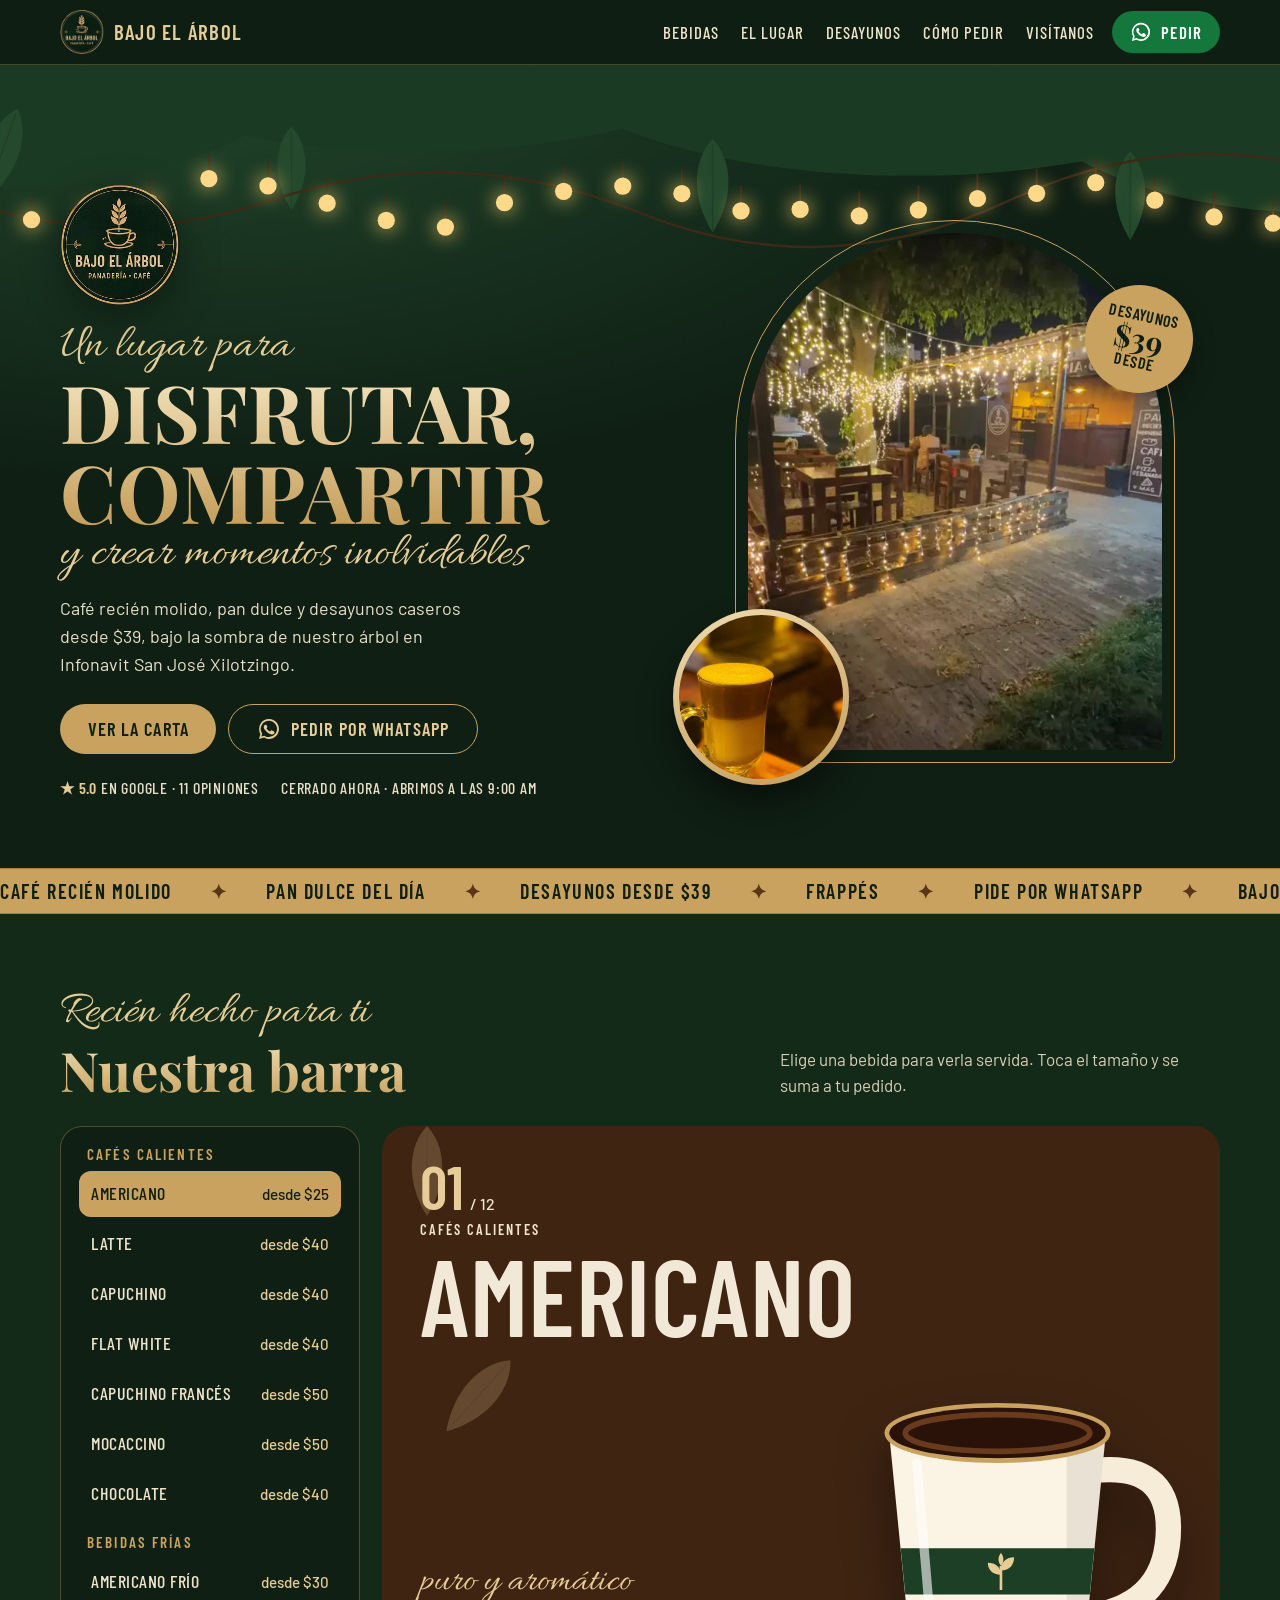
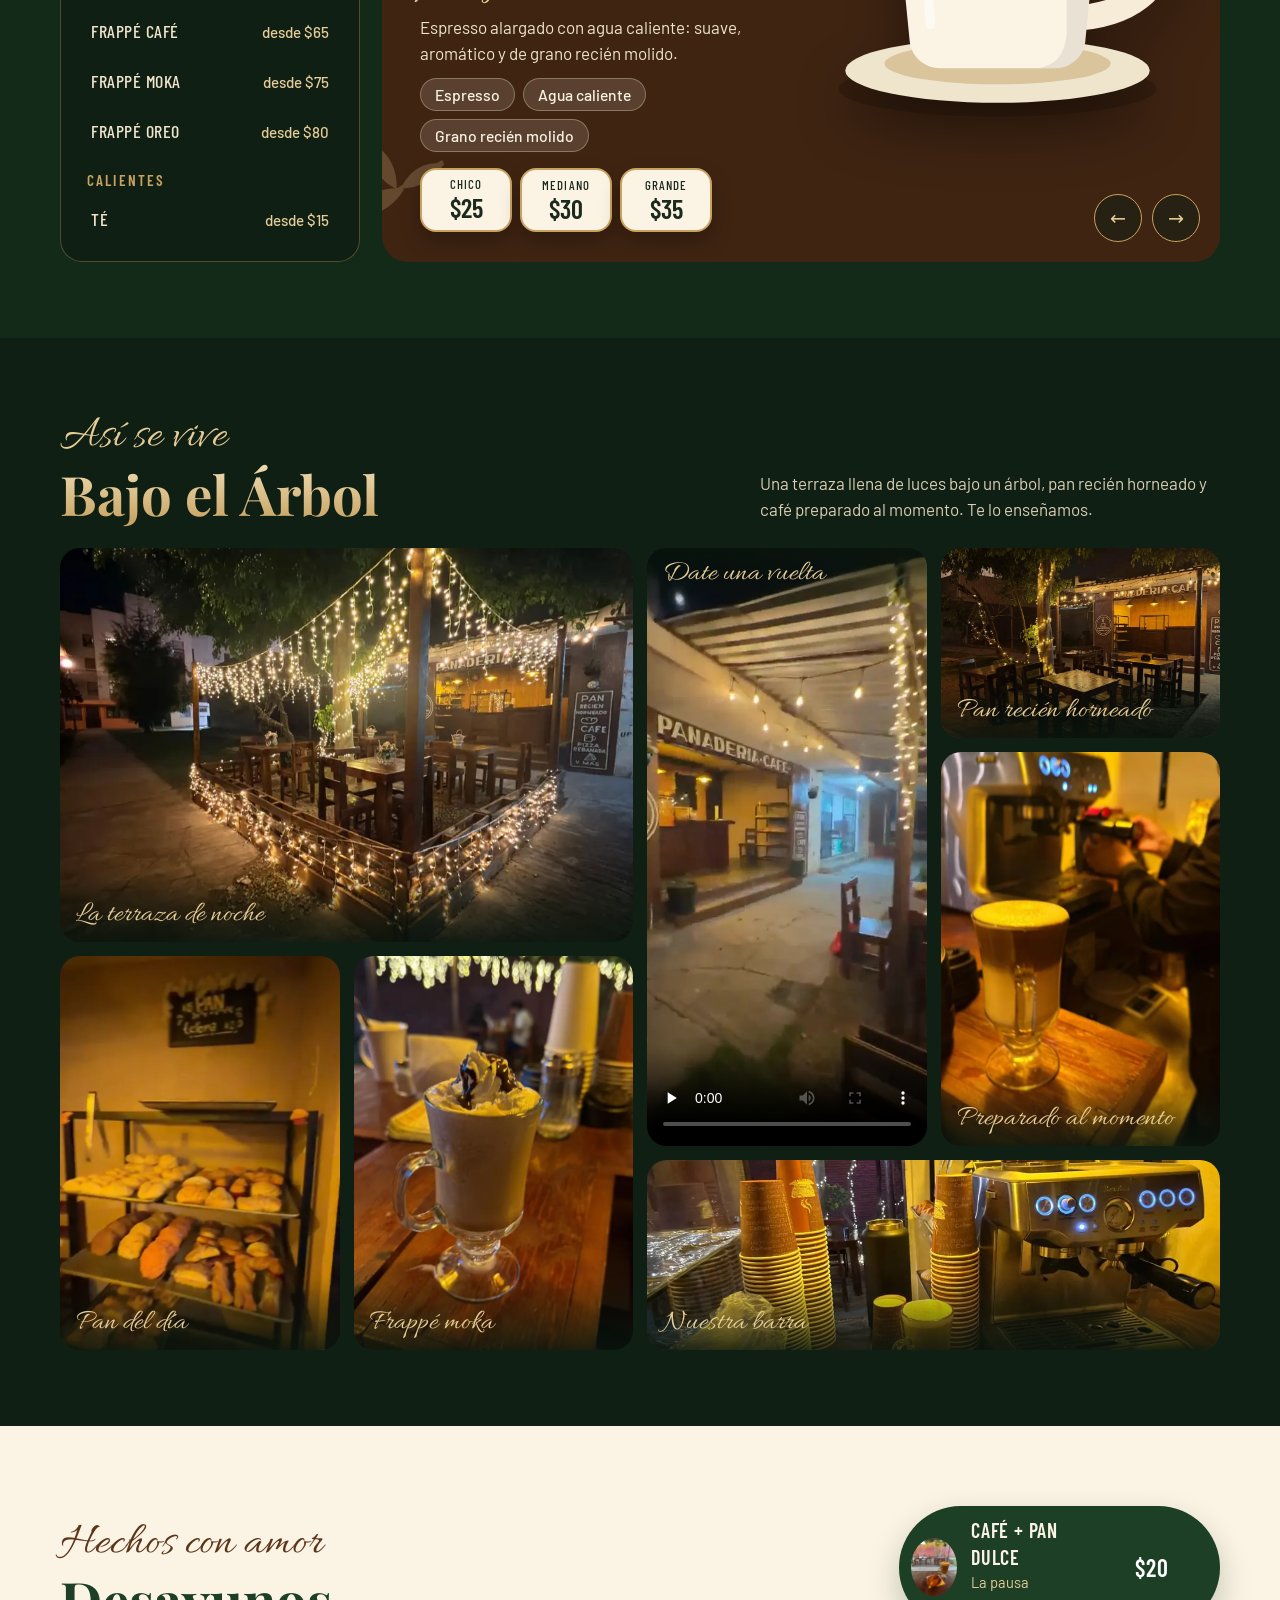
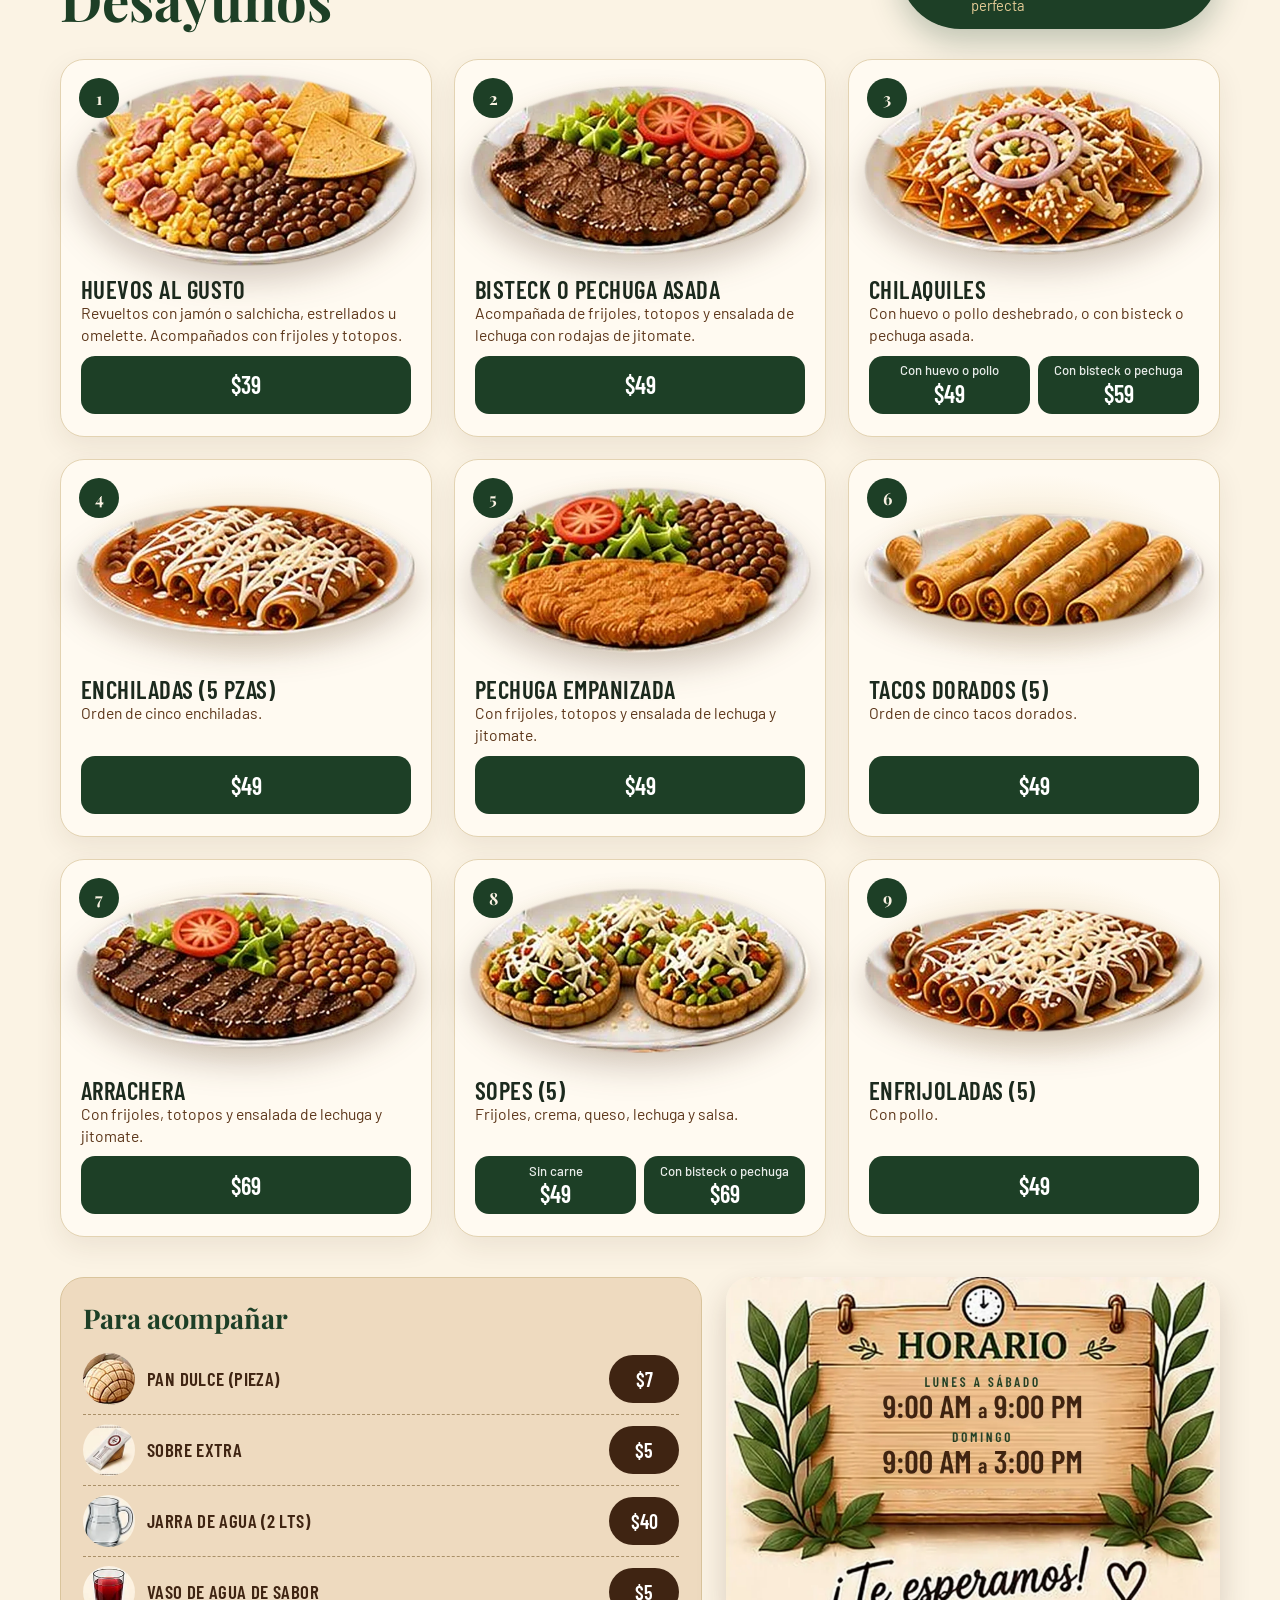
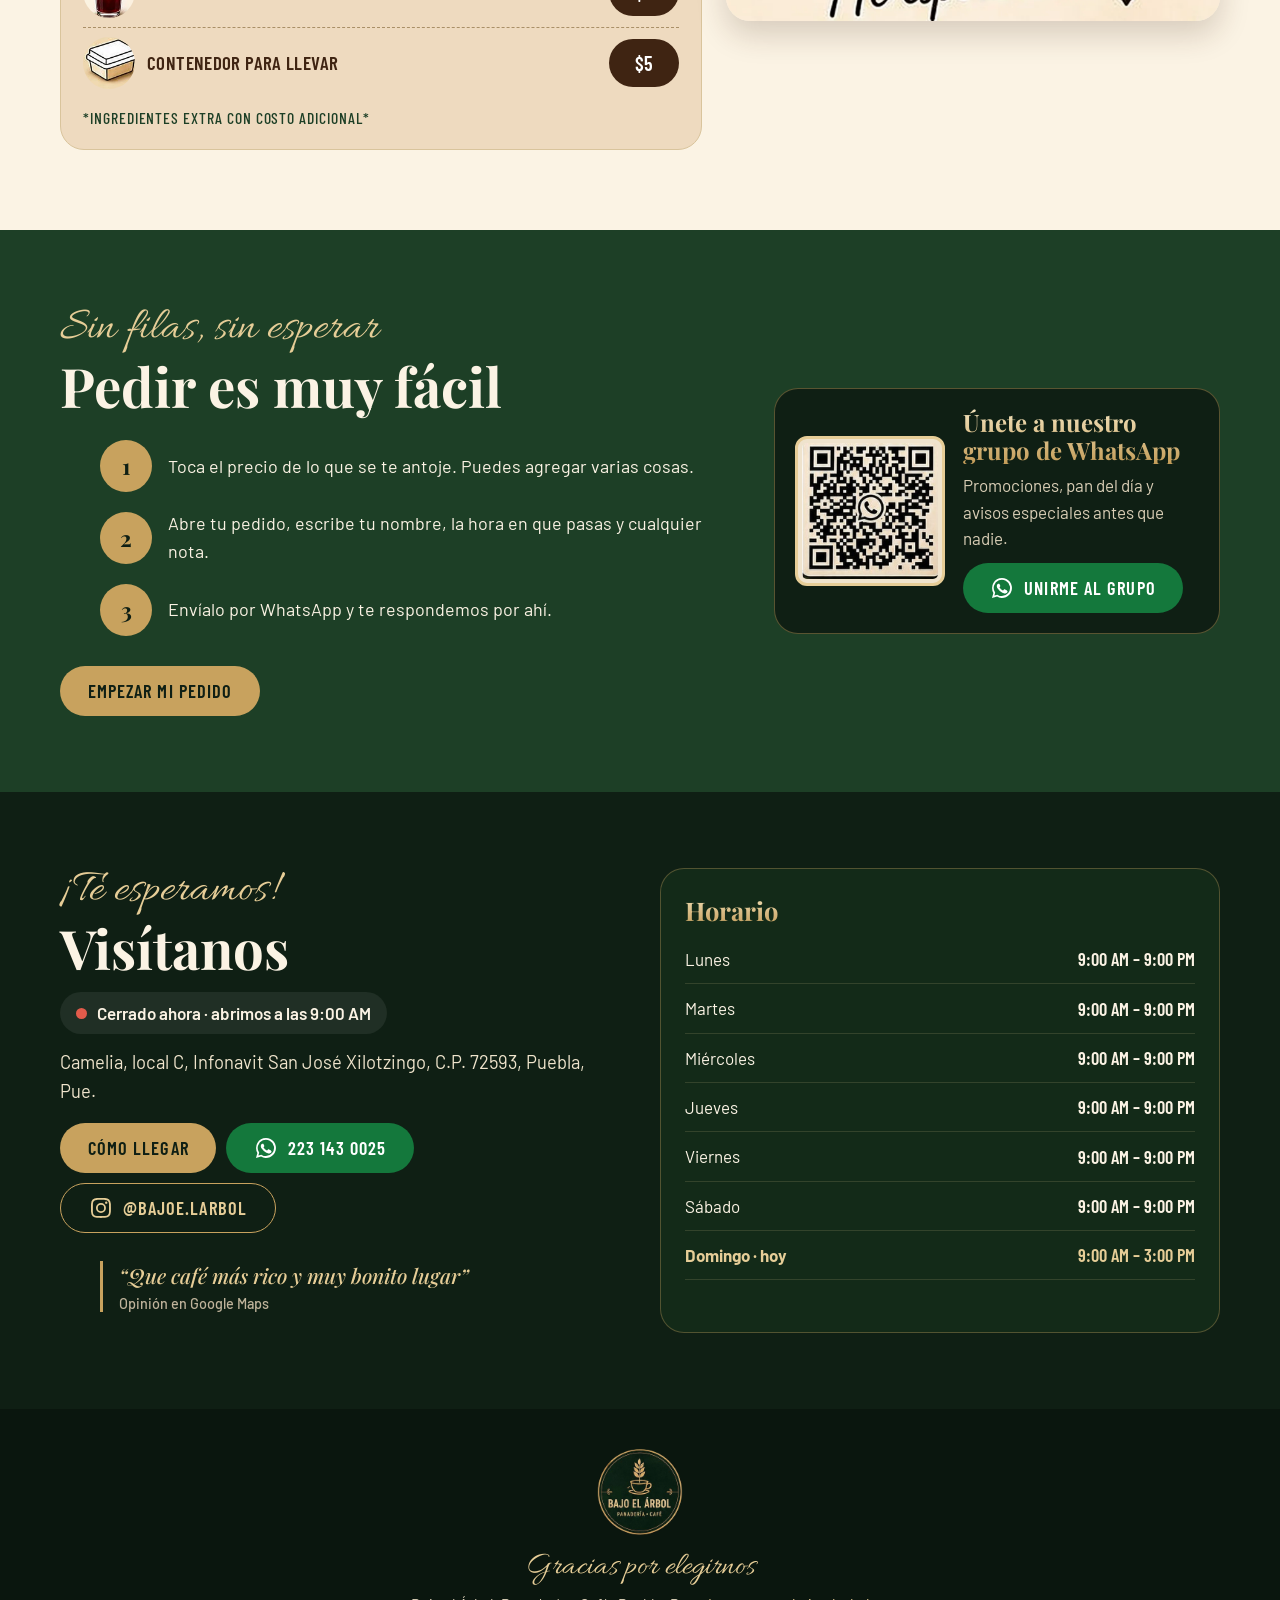
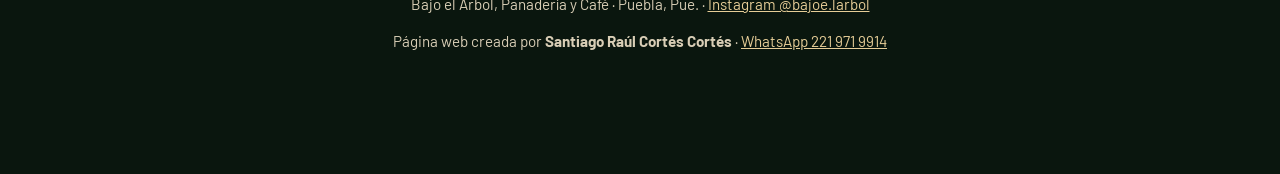
==== propuesta/index.html @ 36142eed "Agregar propuesta de nuevo diseño en /propuesta (no cambia la página actual) Co-Authored-By: Claude " ====
<!doctype html>
<html lang="es-MX">
<head>
<meta charset="utf-8">
<meta name="robots" content="noindex">
<meta name="viewport" content="width=device-width,initial-scale=1">
<title>Bajo el Árbol | Panadería, café y desayunos en Xilotzingo, Puebla</title>
<meta name="description" content="Café recién molido, frappés, pan dulce y desayunos desde $39 en INFONAVIT San José Xilotzingo, Puebla. Lunes a sábado de 9:00 a 21:00 y domingo de 9:00 a 15:00. Pide por WhatsApp.">
<meta name="theme-color" content="#0f1f14">
<meta property="og:title" content="Bajo el Árbol | Panadería y café">
<meta property="og:image" content="img/terraza.webp">
<meta property="og:description" content="Un lugar para disfrutar, compartir y crear momentos inolvidables. Pide por WhatsApp.">
<link rel="icon" href="img/logo-chico.webp">
<script type="application/ld+json">{"@context":"https://schema.org","@type":"CafeOrCoffeeShop","name":"Bajo el Árbol, Panadería y Café","servesCuisine":["Café","Panadería","Desayunos mexicanos"],"priceRange":"$","telephone":"+522231430025","address":{"@type":"PostalAddress","streetAddress":"Camelia local C, INFONAVIT San José Xilotzingo","postalCode":"72593","addressLocality":"Heroica Puebla de Zaragoza","addressRegion":"Puebla","addressCountry":"MX"},"geo":{"@type":"GeoCoordinates","latitude":18.9895016,"longitude":-98.1973032},"hasMap":"https://maps.app.goo.gl/rSe357Wi8hn8R2sv7","sameAs":["https://www.instagram.com/bajoe.larbol/"],"openingHoursSpecification":[{"@type":"OpeningHoursSpecification","dayOfWeek":["Monday","Tuesday","Wednesday","Thursday","Friday","Saturday"],"opens":"09:00","closes":"21:00"},{"@type":"OpeningHoursSpecification","dayOfWeek":"Sunday","opens":"09:00","closes":"15:00"}]}</script>
<style>@font-face {
  font-family: 'Allura';
  font-style: normal;
  font-weight: 400;
  font-display: swap;
  src: url([data-uri]) format('woff2');
  unicode-range: U+0000-00FF, U+0131, U+0152-0153, U+02BB-02BC, U+02C6, U+02DA, U+02DC, U+0304, U+0308, U+0329, U+2000-206F, U+20AC, U+2122, U+2191, U+2193, U+2212, U+2215, U+FEFF, U+FFFD;
}
@font-face {
  font-family: 'Barlow';
  font-style: normal;
  font-weight: 400;
  font-display: swap;
  src: url([data-uri]) format('woff2');
  unicode-range: U+0000-00FF, U+0131, U+0152-0153, U+02BB-02BC, U+02C6, U+02DA, U+02DC, U+0304, U+0308, U+0329, U+2000-206F, U+20AC, U+2122, U+2191, U+2193, U+2212, U+2215, U+FEFF, U+FFFD;
}
@font-face {
  font-family: 'Barlow';
  font-style: normal;
  font-weight: 500;
  font-display: swap;
  src: url([data-uri]) format('woff2');
  unicode-range: U+0000-00FF, U+0131, U+0152-0153, U+02BB-02BC, U+02C6, U+02DA, U+02DC, U+0304, U+0308, U+0329, U+2000-206F, U+20AC, U+2122, U+2191, U+2193, U+2212, U+2215, U+FEFF, U+FFFD;
}
@font-face {
  font-family: 'Barlow';
  font-style: normal;
  font-weight: 600;
  font-display: swap;
  src: url([data-uri]) format('woff2');
  unicode-range: U+0000-00FF, U+0131, U+0152-0153, U+02BB-02BC, U+02C6, U+02DA, U+02DC, U+0304, U+0308, U+0329, U+2000-206F, U+20AC, U+2122, U+2191, U+2193, U+2212, U+2215, U+FEFF, U+FFFD;
}
@font-face {
  font-family: 'Barlow';
  font-style: normal;
  font-weight: 700;
  font-display: swap;
  src: url([data-uri]) format('woff2');
  unicode-range: U+0000-00FF, U+0131, U+0152-0153, U+02BB-02BC, U+02C6, U+02DA, U+02DC, U+0304, U+0308, U+0329, U+2000-206F, U+20AC, U+2122, U+2191, U+2193, U+2212, U+2215, U+FEFF, U+FFFD;
}
@font-face {
  font-family: 'Barlow Condensed';
  font-style: normal;
  font-weight: 500;
  font-display: swap;
  src: url([data-uri]) format('woff2');
  unicode-range: U+0000-00FF, U+0131, U+0152-0153, U+02BB-02BC, U+02C6, U+02DA, U+02DC, U+0304, U+0308, U+0329, U+2000-206F, U+20AC, U+2122, U+2191, U+2193, U+2212, U+2215, U+FEFF, U+FFFD;
}
@font-face {
  font-family: 'Barlow Condensed';
  font-style: normal;
  font-weight: 600;
  font-display: swap;
  src: url([data-uri]) format('woff2');
  unicode-range: U+0000-00FF, U+0131, U+0152-0153, U+02BB-02BC, U+02C6, U+02DA, U+02DC, U+0304, U+0308, U+0329, U+2000-206F, U+20AC, U+2122, U+2191, U+2193, U+2212, U+2215, U+FEFF, U+FFFD;
}
@font-face {
  font-family: 'Playfair Display';
  font-style: italic;
  font-weight: 500;
  font-display: swap;
  src: url([data-uri]) format('woff2');
  unicode-range: U+0000-00FF, U+0131, U+0152-0153, U+02BB-02BC, U+02C6, U+02DA, U+02DC, U+0304, U+0308, U+0329, U+2000-206F, U+20AC, U+2122, U+2191, U+2193, U+2212, U+2215, U+FEFF, U+FFFD;
}
@font-face {
  font-family: 'Playfair Display';
  font-style: normal;
  font-weight: 600;
  font-display: swap;
  src: url([data-uri]) format('woff2');
  unicode-range: U+0000-00FF, U+0131, U+0152-0153, U+02BB-02BC, U+02C6, U+02DA, U+02DC, U+0304, U+0308, U+0329, U+2000-206F, U+20AC, U+2122, U+2191, U+2193, U+2212, U+2215, U+FEFF, U+FFFD;
}
@font-face {
  font-family: 'Playfair Display';
  font-style: normal;
  font-weight: 700;
  font-display: swap;
  src: url([data-uri]) format('woff2');
  unicode-range: U+0000-00FF, U+0131, U+0152-0153, U+02BB-02BC, U+02C6, U+02DA, U+02DC, U+0304, U+0308, U+0329, U+2000-206F, U+20AC, U+2122, U+2191, U+2193, U+2212, U+2215, U+FEFF, U+FFFD;
}</style>
<style>
/* VOICE: cálido y de barrio, con acabado de cafetería de especialidad; la marca Bajo el Árbol manda.
   IDEA: una tarde bajo el árbol: copa de hojas, series de luces y una barra donde cada bebida se sirve frente a ti.
   PICTURE: portada con copa de árbol y luces que parpadean sobre la foto real de la terraza; en la carta, cada bebida ilustrada y animada (vapor, hielo, crema).
   COLOUR and TYPE: verde bosque dominante, crema de apoyo, oro como acento; Playfair Display para titulares, Barlow Condensed para nombres y precios, Allura para el trazo a mano.
   LAYOUT: portada a sangre, franja que corre, carta tipo barra (lista + escenario), desayunos en tarjetas de papel, pedido en hoja inferior. */
:root{--bosque:#0f1f14;--bosque2:#132a18;--verde:#1d3f26;--verde3:#2f5a37;--oro:#c8a25e;--oro2:#e6cd97;--papel:#eedabf;--crema:#fbf3e4;--crema2:#f5ebd3;--linea:#a98f67;--cafe:#3f2412;--cafe2:#5b3519;--tinta:#1c2a1e;--wa:#25d366;--wa2:#14783c;
--serif:"Playfair Display",Georgia,serif;--cond:"Barlow Condensed","Arial Narrow",sans-serif;--sans:"Barlow",system-ui,sans-serif;--script:"Allura","Segoe Script",cursive}
*{box-sizing:border-box;min-width:0}
html{scroll-behavior:smooth;scroll-padding-top:72px;-webkit-text-size-adjust:100%}
body{margin:0;font:400 17px/1.55 var(--sans);color:var(--tinta);background:var(--bosque);overflow-x:clip}
img{max-width:100%;height:auto;display:block}
h1,h2,h3,h4,p,ul{margin:0}ul{list-style:none;padding:0}
a{color:inherit}button{font:inherit;color:inherit;background:none;border:0;cursor:pointer;padding:0}
:focus-visible{outline:3px solid var(--oro2);outline-offset:3px}
.sr{position:absolute;width:1px;height:1px;overflow:hidden;clip-path:inset(50%);white-space:nowrap}
.wrap{width:min(1200px,100%);margin-inline:auto;padding-inline:20px}
.script{font-family:var(--script);font-weight:400}
.oro-txt{background:linear-gradient(180deg,#f3e3bd,#c39c58);-webkit-background-clip:text;background-clip:text;color:transparent}
.btn{display:inline-flex;align-items:center;justify-content:center;gap:.55em;min-height:50px;padding:.6em 1.5em;border-radius:999px;font:600 1.15rem/1 var(--cond);letter-spacing:.06em;text-transform:uppercase;text-decoration:none;transition:transform .2s,background .2s,color .2s}
.btn:hover{transform:translateY(-2px)}
.btn-oro{background:var(--oro);color:var(--bosque)}.btn-oro:hover{background:var(--oro2)}
.btn-linea{border:1.5px solid var(--oro);color:var(--oro2)}.btn-linea:hover{background:var(--oro);color:var(--bosque)}
.btn-wa{background:var(--wa2);color:#fff}.btn-wa:hover{background:#0f6531}
.ico{width:1.3em;height:1.3em;fill:currentColor;flex:none}
.titulo{font:700 clamp(2.3rem,5vw,3.4rem)/1.05 var(--serif);text-wrap:balance}
.titulo .script{display:block;font-size:.85em;line-height:1;margin-bottom:.1em}

/* Encabezado */
.top{position:sticky;top:0;z-index:30;background:rgba(15,31,20,.94);backdrop-filter:blur(8px);border-bottom:1px solid rgba(200,162,94,.3)}
.top .wrap{display:flex;align-items:center;gap:18px;min-height:64px}
.marca{display:flex;align-items:center;gap:10px;text-decoration:none;color:var(--oro2);font:600 1.3rem/1 var(--cond);letter-spacing:.06em;text-transform:uppercase;white-space:nowrap}
.marca img{width:44px;height:44px}
.top nav{display:flex;gap:22px;margin-left:auto}
.top nav a{font:500 1.05rem var(--cond);letter-spacing:.06em;text-transform:uppercase;color:#efe4cc;text-decoration:none;padding:8px 0}
.top nav a:hover{color:var(--oro2)}
.top .btn{min-height:42px;padding:.4em 1.1em;font-size:1.05rem}
@media(max-width:860px){.top nav{display:none}.top .btn{margin-left:auto}}

/* Portada */
.hero{position:relative;overflow:hidden;background:radial-gradient(110% 80% at 15% 0%,#21452b 0,var(--bosque) 65%);color:var(--crema)}
.copa{position:absolute;inset:0 0 auto;width:100%;height:46%;pointer-events:none}
.copa .h{transform-box:fill-box;transform-origin:50% 0;animation:mece 6s ease-in-out infinite alternate}
.foco{animation:brilla 2.6s ease-in-out infinite}
@keyframes mece{from{transform:rotate(-3deg)}to{transform:rotate(3deg)}}
@keyframes brilla{50%{opacity:.35}}
.hero .wrap{position:relative;display:grid;grid-template-columns:minmax(0,1.05fr) minmax(0,.95fr);gap:44px;align-items:center;padding-block:120px 70px}
.hero-logo{width:120px;margin-bottom:18px;filter:drop-shadow(0 10px 20px rgba(0,0,0,.4))}
.hero h1{font-weight:400}
.hero h1 .script{display:block;font-size:clamp(2.2rem,4.4vw,3rem);color:var(--oro2);line-height:1}
.hero h1 strong{display:block;font:700 clamp(2.8rem,6.6vw,5rem)/1 var(--serif);text-transform:uppercase;letter-spacing:.01em}
.hero p.lead{margin-top:16px;max-width:42ch;color:#e9dfc8;font-size:1.12rem}
.hero-cta{display:flex;flex-wrap:wrap;gap:12px;margin-top:26px}
.datos{display:flex;flex-wrap:wrap;gap:10px 22px;margin-top:24px;color:#e9dfc8;font:500 1rem var(--cond);letter-spacing:.05em;text-transform:uppercase}
.datos b{color:var(--oro2)}
.escena{position:relative;justify-self:center;width:min(440px,100%)}
.arco{padding:12px;border:1.5px solid var(--oro);border-radius:999px 999px 22px 22px}
.arco video{display:block;width:100%;aspect-ratio:4/5;object-fit:cover;border-radius:999px 999px 14px 14px;background:#132a18}
.taza-hero{position:absolute;left:-14%;bottom:-4%;width:40%;aspect-ratio:1;border-radius:50%;padding:6px;background:linear-gradient(160deg,#f0dcae,#c39c58);box-shadow:0 20px 34px rgba(0,0,0,.45);animation:flota 5s ease-in-out infinite}
.taza-hero img{width:100%;height:100%;object-fit:cover;object-position:50% 40%;border-radius:50%}
.sello{position:absolute;right:-4%;top:12%;width:108px;height:108px;border-radius:50%;background:var(--oro);color:var(--bosque);display:grid;place-items:center;text-align:center;font:600 1rem/1.05 var(--cond);text-transform:uppercase;letter-spacing:.04em;box-shadow:0 12px 24px rgba(0,0,0,.35);rotate:12deg}
.sello b{display:block;font:700 1.9rem/1 var(--serif)}
@keyframes flota{50%{transform:translateY(-12px) rotate(-2deg)}}
@media(max-width:860px){.taza-hero{left:-6%}.sello{right:0;width:92px;height:92px}.hero .wrap{grid-template-columns:minmax(0,1fr);text-align:center;padding-block:96px 56px;gap:40px}.hero-logo{margin-inline:auto}.hero p.lead{margin-inline:auto}.hero-cta,.datos{justify-content:center}.escena{width:min(330px,86%)}.copa{height:30%}}

/* Franja */
.franja{background:var(--oro);color:var(--bosque);overflow:hidden;border-block:1px solid #a98048}
.franja div{display:flex;gap:38px;width:max-content;padding:12px 0;font:600 1.25rem/1 var(--cond);letter-spacing:.08em;text-transform:uppercase;white-space:nowrap;animation:corre 36s linear infinite}
.franja span::after{content:"✦";margin-left:38px;color:var(--cafe2)}
@keyframes corre{to{transform:translateX(-50%)}}

/* Carta de bebidas */
.carta{background:var(--bosque2);padding-block:76px;color:var(--crema)}
.carta-cab{display:flex;align-items:end;justify-content:space-between;gap:18px;flex-wrap:wrap;margin-bottom:28px}
.carta-cab .script{color:var(--oro2)}
.carta-cab p{max-width:44ch;color:#d9ceb6}
.barra{display:grid;grid-template-columns:300px minmax(0,1fr);gap:22px}
.lista{display:grid;gap:4px;align-content:start;padding:18px;border-radius:22px;background:var(--bosque);border:1px solid rgba(200,162,94,.35)}
.lista h3{font:600 .95rem var(--cond);letter-spacing:.14em;text-transform:uppercase;color:var(--oro);margin:12px 8px 4px}
.lista h3:first-child{margin-top:0}
.beb{display:flex;align-items:center;justify-content:space-between;gap:10px;width:100%;min-height:46px;padding:8px 12px;border-radius:12px;text-align:left;font:500 1.12rem/1.1 var(--cond);letter-spacing:.03em;text-transform:uppercase;color:#efe4cc;transition:background .2s,color .2s}
.beb small{font:500 .95rem var(--sans);color:var(--oro2);text-transform:none;letter-spacing:0;white-space:nowrap}
.beb:hover{background:rgba(255,255,255,.06)}
.beb[aria-selected=true]{background:var(--oro);color:var(--bosque)}.beb[aria-selected=true] small{color:var(--bosque)}
.escenario{position:relative;overflow:hidden;border-radius:26px;background:var(--c,#1d3f26);transition:background .6s ease;min-height:620px;display:grid;grid-template-columns:minmax(0,1fr) minmax(0,1fr);grid-template-rows:auto 1fr auto;gap:10px 24px;padding:30px clamp(20px,3vw,38px)}
.escenario .fondo{position:absolute;inset:0;width:100%;height:100%;pointer-events:none;opacity:.22}
.escenario .fondo use{transform-box:fill-box;transform-origin:center;animation:mece 7s ease-in-out infinite alternate}
.e-num{grid-column:1;grid-row:1;position:relative;z-index:2;font:600 clamp(2.6rem,5vw,3.8rem)/1 var(--cond);color:var(--oro2)}
.e-num small{font:500 1rem var(--sans);color:#efe4cc;margin-left:6px}
.e-num span{display:block;font:600 .9rem/1.2 var(--cond);letter-spacing:.14em;text-transform:uppercase;color:#efe4cc;margin-top:4px}
.e-nombre{grid-column:1/-1;grid-row:2;align-self:start;position:relative;z-index:1;font:600 clamp(3.4rem,8.4vw,8.6rem)/.86 var(--cond);text-transform:uppercase;letter-spacing:.005em;color:rgba(251,243,228,.95);text-wrap:balance;max-width:11ch}
.e-nombre span{display:inline-block}
.e-art{grid-column:2;grid-row:1/4;align-self:center;justify-self:center;position:relative;z-index:2;width:min(100%,380px)}
.e-art.es-foto{width:min(100%,330px);padding:8px;border-radius:999px 999px 24px 24px;background:linear-gradient(160deg,#f0dcae,#c39c58);box-shadow:0 26px 40px rgba(0,0,0,.4)}
.e-art.es-foto img{width:100%;aspect-ratio:3/4.4;object-fit:cover;border-radius:999px 999px 18px 18px}
.e-art svg{width:100%;height:auto;overflow:visible;filter:drop-shadow(0 28px 26px rgba(0,0,0,.38))}
.e-info{grid-column:1;grid-row:3;position:relative;z-index:3;display:grid;gap:12px;align-self:end}
.e-lema{font:400 clamp(2rem,3vw,2.6rem)/1 var(--script);color:var(--oro2)}
.e-desc{color:#efe4cc;max-width:36ch}
.e-ingr{display:flex;flex-wrap:wrap;gap:8px}
.e-ingr li{padding:6px 14px;border-radius:999px;background:rgba(251,243,228,.14);border:1px solid rgba(251,243,228,.3);font:500 .98rem var(--sans);color:var(--crema)}
.tamanos{display:flex;flex-wrap:wrap;gap:8px;margin-top:4px}
.tam{position:relative;display:grid;place-items:center;min-width:92px;min-height:64px;padding:6px 14px;border-radius:16px;background:var(--crema);color:var(--tinta);border:2px solid var(--oro);box-shadow:0 10px 20px rgba(0,0,0,.25);line-height:1.05;transition:transform .15s,background .2s}
.tam small{font:500 .8rem var(--cond);letter-spacing:.08em;text-transform:uppercase}
.tam b{font:600 1.65rem var(--cond)}
.tam:hover{background:var(--oro2)}.tam:active{transform:scale(.94)}
.tam.ok{background:var(--wa2);color:#fff}
.cuenta{position:absolute;top:-8px;right:-8px;min-width:24px;height:24px;padding:0 6px;border-radius:12px;background:var(--wa2);color:#fff;font:600 .82rem/24px var(--sans);box-shadow:0 0 0 2px var(--crema)}
.cuenta:empty{display:none}
.e-nav{position:absolute;right:20px;bottom:20px;z-index:4;display:flex;gap:10px}
.e-nav button{width:48px;height:48px;border-radius:50%;border:1.5px solid var(--oro);background:rgba(15,31,20,.5);color:var(--oro2);font-size:1.2rem}
/* Animación de servido */
.sirve .e-nombre span{animation:letra .7s cubic-bezier(.2,.9,.25,1.15) both;animation-delay:calc(var(--i)*.035s)}
.sirve .e-art{animation:sube .9s .1s cubic-bezier(.2,.8,.2,1) both}
.sirve .e-info>*{animation:aparece .6s both}
.sirve .e-info>*:nth-child(2){animation-delay:.12s}.sirve .e-info>*:nth-child(3){animation-delay:.22s}.sirve .e-info>*:nth-child(4){animation-delay:.32s}
@keyframes letra{from{opacity:0;transform:translateY(.6em) rotate(6deg)}}
@keyframes sube{from{opacity:0;transform:translateY(80px) rotate(-8deg) scale(.85)}}
@keyframes aparece{from{opacity:0;transform:translateY(16px)}}
.vapor path{animation:vapor 3.2s ease-in-out infinite;opacity:0}
.vapor path:nth-child(2){animation-delay:1s}.vapor path:nth-child(3){animation-delay:2s}
@keyframes vapor{20%{opacity:.75}100%{opacity:0;transform:translateY(-46px)}}
.hielo{animation:hielo 3s ease-in-out infinite}.hielo:nth-of-type(2n){animation-delay:-1.2s}
@keyframes hielo{50%{transform:translateY(-5px) rotate(4deg)}}
.arte{transform-box:fill-box;transform-origin:center;animation:arte 14s linear infinite}
@keyframes arte{to{transform:rotate(360deg)}}
.gotea{animation:gotea 2.8s ease-in infinite}
@keyframes gotea{0%,40%{transform:translateY(0);opacity:1}90%{transform:translateY(26px);opacity:0}100%{opacity:0}}
@media(max-width:980px){
  .barra{grid-template-columns:minmax(0,1fr)}
  .lista{display:flex;gap:8px;overflow-x:auto;padding:10px;border-radius:16px;scroll-snap-type:x proximity}
  .lista h3{display:none}
  .beb{flex:none;width:auto;scroll-snap-align:start;border:1px solid rgba(200,162,94,.35);border-radius:999px;padding:8px 16px}
  .beb small{display:none}
}
@media(max-width:640px){
  .escenario{grid-template-columns:minmax(0,1fr);grid-template-rows:auto auto auto auto;min-height:0;padding:22px 18px 84px;text-align:center}
  .e-num{text-align:left}.e-nombre{grid-row:2;max-width:none;font-size:clamp(2.8rem,15vw,4.6rem)}
  .e-art{grid-column:1;grid-row:3;width:min(70vw,260px)}
  .e-info{grid-row:4;justify-items:center}.e-ingr,.tamanos{justify-content:center}
  .e-nav{left:18px;right:18px;justify-content:space-between}
}


/* Así se vive */
.vive{background:var(--bosque);color:var(--crema);padding-block:76px}
.vive-cab{display:flex;align-items:end;justify-content:space-between;gap:18px;flex-wrap:wrap;margin-bottom:26px}
.vive-cab .script{color:var(--oro2)}.vive-cab p{max-width:46ch;color:#d9ceb6}
.galeria{display:grid;grid-template-columns:repeat(4,minmax(0,1fr));grid-auto-rows:190px;gap:14px}
.galeria figure{position:relative;margin:0;overflow:hidden;border-radius:20px;background:var(--bosque2);opacity:0;transform:translateY(24px);transition:opacity .7s,transform .7s cubic-bezier(.2,.8,.2,1)}
.galeria figure.visto{opacity:1;transform:none}
.galeria img,.galeria video{width:100%;height:100%;object-fit:cover;display:block;transition:transform .8s cubic-bezier(.2,.8,.2,1)}
.galeria figure:hover img{transform:scale(1.06)}
.galeria figcaption{position:absolute;left:0;right:0;bottom:0;padding:30px 16px 12px;background:linear-gradient(transparent,rgba(10,22,14,.85));font:400 1.8rem/1 var(--script);color:var(--oro2);pointer-events:none}
.g-video figcaption{top:0;bottom:auto;padding:12px 16px 30px;background:linear-gradient(rgba(10,22,14,.8),transparent)}
.g-a{grid-column:1/3;grid-row:span 2}.g-b{grid-column:3;grid-row:span 3}.g-c{grid-column:4;grid-row:span 1}.g-d{grid-column:4;grid-row:span 2}
.g-e{grid-column:1;grid-row:span 2}.g-f{grid-column:2;grid-row:span 2}.g-g{grid-column:3/5;grid-row:span 1}
@media(max-width:860px){.galeria{grid-template-columns:repeat(2,minmax(0,1fr));grid-auto-rows:150px}
 .g-a{grid-column:1/3;grid-row:span 2}.g-b{grid-column:1;grid-row:span 3}.g-c{grid-column:2;grid-row:span 1}.g-d{grid-column:2;grid-row:span 2}.g-e{grid-column:1;grid-row:span 2}.g-f{grid-column:2;grid-row:span 2}.g-g{grid-column:1/3;grid-row:span 2}}
@media(prefers-reduced-motion:reduce){.galeria figure{opacity:1;transform:none}}

/* Desayunos */
.desayunos{position:relative;background:var(--crema);padding-block:80px;color:var(--cafe)}
.des-cab{display:flex;align-items:end;justify-content:space-between;gap:20px;flex-wrap:wrap;margin-bottom:30px}
.des-cab .titulo{color:var(--verde)}
.des-cab .script{color:var(--cafe2)}
.des-cab p{max-width:40ch;color:var(--cafe2)}
.combo{display:flex;align-items:center;gap:14px;padding:12px 18px 12px 12px;border-radius:999px;background:var(--verde);color:var(--crema);box-shadow:0 14px 30px rgba(29,63,38,.25)}
.combo img{width:58px;height:58px;border-radius:50%;object-fit:cover}
.combo b{font:600 1.25rem/1.1 var(--cond);text-transform:uppercase;letter-spacing:.04em}
.combo span{display:block;font-size:.92rem;color:var(--oro2)}
.combo .add{margin-left:6px}
.platos{display:grid;grid-template-columns:repeat(auto-fill,minmax(min(100%,330px),1fr));gap:22px}
.plato{position:relative;display:grid;grid-template-rows:auto 1fr auto;gap:10px;padding:20px 20px 22px;border-radius:24px;background:#fffaf1;border:1px solid #e3d3b2;box-shadow:0 10px 28px rgba(63,36,18,.08);transition:transform .3s,box-shadow .3s;opacity:0;transform:translateY(30px)}
.plato.visto{opacity:1;transform:none;transition:opacity .7s,transform .7s cubic-bezier(.2,.8,.2,1),box-shadow .3s}
.plato:hover{box-shadow:0 18px 40px rgba(63,36,18,.16)}
.plato .foto{position:relative;margin:-6px -6px 0;aspect-ratio:16/9;display:grid;place-items:center;background:radial-gradient(closest-side,#f3e4c6,transparent);border-radius:18px}
.plato .foto img{width:100%;height:100%;object-fit:contain;filter:drop-shadow(0 16px 16px rgba(63,36,18,.22));transition:transform .5s cubic-bezier(.2,.8,.2,1)}
.plato:hover .foto img{transform:scale(1.06) rotate(-2deg)}
.plato .n{position:absolute;left:4px;top:4px;width:40px;height:40px;border-radius:50%;display:grid;place-items:center;background:var(--verde);color:var(--crema);font:700 1.05rem var(--serif)}
.plato h3{font:600 1.55rem/1.05 var(--cond);text-transform:uppercase;letter-spacing:.02em;color:var(--tinta)}
.plato p{color:var(--cafe2);font-size:.98rem;line-height:1.4}
.p-precios{display:flex;gap:8px;flex-wrap:wrap}
.pp{position:relative;flex:1 1 120px;display:grid;place-items:center;min-height:58px;padding:6px 12px;border-radius:14px;background:var(--verde);color:#fff;line-height:1.1;transition:background .2s,transform .15s}
.pp small{font:500 .82rem var(--sans);opacity:.9}.pp b{font:600 1.5rem var(--cond)}
.pp:hover{background:var(--wa2)}.pp:active{transform:scale(.95)}.pp.ok{background:var(--wa2)}
.pp .cuenta{box-shadow:0 0 0 2px #fffaf1;background:var(--oro);color:var(--bosque)}
.extras{margin-top:40px;display:grid;grid-template-columns:minmax(0,1.3fr) minmax(0,1fr);gap:24px;align-items:start}
.caja{border-radius:24px;background:var(--papel);padding:22px;border:1px solid #d9c49c}
.caja h3{font:700 1.7rem var(--serif);color:var(--verde);margin-bottom:8px}
.ext{display:grid;grid-template-columns:52px minmax(0,1fr) auto;gap:12px;align-items:center;padding:9px 0;border-bottom:1px dashed var(--linea)}
.ext:last-of-type{border-bottom:0}
.ext img{width:52px;height:52px;border-radius:50%;object-fit:cover}
.ext span{font:600 1.18rem/1.1 var(--cond);text-transform:uppercase;letter-spacing:.02em;color:var(--cafe)}
.ext .pp{flex:none;min-width:70px;min-height:48px;background:var(--cafe);border-radius:999px}
.ext .pp b{font-size:1.25rem}
.nota{margin-top:10px;font:500 .98rem var(--cond);letter-spacing:.06em;text-transform:uppercase;color:var(--verde)}
.letrero{border-radius:24px;box-shadow:0 14px 30px rgba(63,36,18,.18)}
@media(max-width:860px){.extras{grid-template-columns:minmax(0,1fr)}.letrero{max-width:min(420px,100%);margin-inline:auto}}

/* Cómo pedir */
.pedir{background:var(--verde);color:var(--crema);padding-block:76px}
.pedir .wrap{display:grid;grid-template-columns:minmax(0,1.2fr) minmax(0,.8fr);gap:44px;align-items:center}
.pedir .titulo .script{color:var(--oro2)}
.pasos{display:grid;gap:18px;margin:26px 0 30px;counter-reset:p}
.pasos li{counter-increment:p;display:grid;grid-template-columns:52px minmax(0,1fr);gap:16px;align-items:center;font-size:1.12rem}
.pasos li::before{content:counter(p);display:grid;place-items:center;width:52px;height:52px;border-radius:50%;background:var(--oro);color:var(--bosque);font:700 1.4rem var(--serif)}
.grupo{display:grid;grid-template-columns:auto minmax(0,1fr);gap:18px;align-items:center;padding:20px;border-radius:24px;background:var(--bosque);border:1px solid rgba(200,162,94,.4)}
.grupo img{width:150px;border-radius:12px;border:3px solid var(--oro2);background:#efe3cd;padding:4px}
.grupo h3{font:700 1.5rem/1.15 var(--serif);margin-bottom:8px}
.grupo p{color:#d9ceb6;margin-bottom:12px}
@media(max-width:860px){.pedir .wrap{grid-template-columns:minmax(0,1fr)}.grupo{grid-template-columns:minmax(0,1fr);text-align:center}.grupo img{display:none}}

/* Visítanos */
.visita{background:var(--bosque);color:var(--crema);padding-block:76px}
.visita .wrap{display:grid;grid-template-columns:minmax(0,1fr) minmax(0,1fr);gap:40px}
.visita .titulo .script{color:var(--oro2)}
.estado{display:inline-flex;align-items:center;gap:10px;margin:16px 0 14px;padding:8px 16px;border-radius:999px;background:rgba(255,255,255,.07);font-weight:600}
.estado i{width:11px;height:11px;border-radius:50%;background:#e25b4b}.estado.abierto i{background:#3ccf6e;box-shadow:0 0 0 0 rgba(60,207,110,.6);animation:pulso 1.8s infinite}
@keyframes pulso{70%{box-shadow:0 0 0 12px rgba(60,207,110,0)}}
.dir{font-size:1.15rem;margin-bottom:18px;color:#efe4cc}
.acciones{display:flex;flex-wrap:wrap;gap:10px}
.cita{margin-top:28px;padding-left:16px;border-left:3px solid var(--oro);font:italic 500 1.3rem/1.35 var(--serif);color:var(--oro2)}
.cita small{display:block;font:500 .9rem var(--sans);color:#bfb39b;margin-top:6px}
.horario{border-radius:24px;padding:24px;background:var(--bosque2);border:1px solid rgba(200,162,94,.35)}
.horario h3{font:700 1.6rem var(--serif);margin-bottom:8px}
.horario table{width:100%;border-collapse:collapse}
.horario td{padding:11px 0;border-bottom:1px solid rgba(230,205,151,.15)}
.horario td:last-child{text-align:right;white-space:nowrap;font:600 1.15rem var(--cond)}
.horario tr.hoy td{color:var(--oro2);font-weight:700}
@media(max-width:860px){.visita .wrap{grid-template-columns:minmax(0,1fr)}}
footer{background:#0a160e;color:#d9ceb6;text-align:center;padding:40px 20px 120px;font-size:.95rem}
footer img{width:86px;margin:0 auto 8px}
footer .script{font-size:2rem;color:var(--oro2)}
footer a{color:var(--oro2)}

/* Pedido */
.pedido-btn{white-space:nowrap;position:fixed;left:50%;bottom:16px;z-index:40;translate:-50% 0;display:flex;align-items:center;gap:12px;min-height:56px;padding:0 10px 0 22px;border-radius:999px;background:var(--wa2);color:#fff;font:600 1.15rem var(--cond);letter-spacing:.05em;text-transform:uppercase;box-shadow:0 14px 30px rgba(0,0,0,.35);transition:transform .35s cubic-bezier(.2,.9,.25,1.2),opacity .3s}
.pedido-btn b{padding:8px 14px;border-radius:999px;background:rgba(0,0,0,.25)}
.pedido-btn[hidden]{display:flex;opacity:0;transform:translateY(120px);pointer-events:none}
.pedido-btn.brinca{animation:brinca .5s}
@keyframes brinca{40%{scale:1.08}}
.hoja{border:0;padding:0;margin:auto auto 0;width:min(560px,100%);max-height:90svh;border-radius:26px 26px 0 0;background:var(--crema);color:var(--tinta)}
@media(min-width:600px){.hoja{margin:auto;border-radius:26px}}
.hoja::backdrop{background:rgba(10,22,14,.6)}
.hoja[open]{animation:hojaSube .35s cubic-bezier(.2,.8,.2,1)}
@keyframes hojaSube{from{transform:translateY(100%)}}
.hoja-in{padding:22px 20px 24px;display:grid;gap:12px}
.hoja-cab{display:flex;align-items:center;justify-content:space-between}
.hoja-cab h2{font:700 1.7rem var(--serif);color:var(--verde)}
.cerrar{width:44px;height:44px;border-radius:50%;background:var(--crema2);font-size:1.4rem}
#items li{display:grid;grid-template-columns:minmax(0,1fr) auto auto;gap:10px;align-items:center;padding:10px 0;border-bottom:1px dashed var(--linea)}
.cant{display:flex;align-items:center;gap:6px}
.cant button{width:36px;height:36px;border-radius:50%;border:1px solid var(--linea);background:#fff;font-size:1.1rem}
.total{display:flex;justify-content:space-between;font:600 1.5rem var(--cond)}
.hoja label{font-weight:600;display:block;margin-bottom:6px}
.hoja input,.hoja textarea{width:100%;font:inherit;font-size:16px;padding:11px 14px;border-radius:12px;border:1px solid var(--linea);background:#fff;color:var(--tinta)}
.modo{display:flex;gap:8px}
.modo label{flex:1;margin:0;display:flex;gap:8px;align-items:center;padding:11px;border:1px solid var(--linea);border-radius:12px;background:#fff;font-weight:500}
.modo input{width:auto}
.hoja .btn-wa{width:100%}
.vaciar{justify-self:center;color:var(--cafe2);text-decoration:underline;font-size:.95rem;min-height:40px}
.aviso{position:fixed;left:50%;top:76px;z-index:50;translate:-50% 0;padding:10px 18px;border-radius:14px;background:var(--crema);color:var(--tinta);font-weight:600;box-shadow:0 10px 24px rgba(0,0,0,.3);opacity:0;transform:translateY(-12px);transition:.3s;pointer-events:none;max-width:90vw;text-align:center}
.aviso.ver{opacity:1;transform:none}
@media(prefers-reduced-motion:reduce){*,*::before,*::after{animation:none!important;transition:none!important}html{scroll-behavior:auto}.plato{opacity:1;transform:none}}
</style>
</head>
<body>
<svg width="0" height="0" style="position:absolute" aria-hidden="true"><defs>
<symbol id="wa" viewBox="0 0 24 24"><path d="M12 2a10 10 0 0 0-8.6 15l-1.4 5 5.1-1.3A10 10 0 1 0 12 2Zm0 18.2c-1.5 0-3-.4-4.3-1.2l-.3-.2-3 .8.8-2.9-.2-.3A8.2 8.2 0 1 1 12 20.2Zm4.5-6.1c-.2-.1-1.5-.7-1.7-.8-.2-.1-.4-.1-.6.1l-.8 1c-.1.2-.3.2-.5.1a6.7 6.7 0 0 1-3.3-2.9c-.2-.4.2-.4.7-1.3.1-.2 0-.3 0-.4l-.8-1.8c-.2-.5-.4-.4-.6-.4h-.5a1 1 0 0 0-.7.3 3 3 0 0 0-.9 2.2 5.2 5.2 0 0 0 1.1 2.7 11.8 11.8 0 0 0 4.5 4c1.7.7 2.4.8 3.2.6.5-.1 1.5-.6 1.8-1.2.2-.6.2-1.1.1-1.2l-.5-.2Z"/></symbol>
<symbol id="ig" viewBox="0 0 24 24"><path d="M12 7a5 5 0 1 0 0 10 5 5 0 0 0 0-10Zm0 8.2a3.2 3.2 0 1 1 0-6.4 3.2 3.2 0 0 1 0 6.4ZM17.3 5.5a1.2 1.2 0 1 0 0 2.4 1.2 1.2 0 0 0 0-2.4ZM12 3.8c2.7 0 3 0 4 .1 2.7.1 4 1.4 4.1 4.1v8c-.1 2.7-1.4 4-4.1 4.1-1 .1-1.3.1-4 .1s-3 0-4-.1C5.3 20 4 18.7 3.9 16V8C4 5.3 5.3 4 8 3.9c1-.1 1.3-.1 4-.1ZM12 2c-2.7 0-3.1 0-4.1.1C4.3 2.2 2.3 4.2 2.1 7.9 2 8.9 2 9.3 2 12s0 3.1.1 4.1c.2 3.6 2.2 5.6 5.8 5.8 1 .1 1.4.1 4.1.1s3.1 0 4.1-.1c3.6-.2 5.6-2.2 5.8-5.8.1-1 .1-1.4.1-4.1s0-3.1-.1-4.1c-.2-3.6-2.2-5.6-5.8-5.8C15.1 2 14.7 2 12 2Z"/></symbol>
<symbol id="hoja" viewBox="0 0 100 200"><path d="M50 0C92 44 98 124 50 200 2 124 8 44 50 0Z"/><path d="M50 12V196" stroke="#0002" stroke-width="3" fill="none"/></symbol>
<symbol id="rama" viewBox="0 0 200 200"><path d="M20 190C70 140 110 90 180 10" stroke="currentColor" stroke-width="4" fill="none"/><path d="M60 148c-30-6-44-26-46-46 22 4 40 20 46 46ZM64 146c4-30 22-44 44-46-6 22-20 38-44 46ZM100 100c-30-6-44-26-46-46 22 4 40 20 46 46ZM104 98c4-30 22-44 44-46-6 22-20 38-44 46ZM140 54c-26-4-38-22-40-40 20 4 34 18 40 40ZM144 52c4-26 20-38 38-40-6 20-18 34-38 40Z"/></symbol>
<symbol id="brote" viewBox="0 0 40 40"><path d="M20 36V14" stroke="currentColor" stroke-width="2.4" fill="none"/><path d="M20 22c-8 0-12-5-12-11 7 0 12 4 12 11ZM20 18c0-7 4-12 12-12 0 7-4 12-12 12ZM20 14c-3-4-3-8 0-12 3 4 3 8 0 12Z"/></symbol>
</defs></svg>

<header class="top"><div class="wrap">
<a class="marca" href="#inicio"><img src="img/logo-chico.webp" alt="" width="44" height="44">Bajo el Árbol</a>
<nav aria-label="Secciones"><a href="#carta">Bebidas</a><a href="#lugar">El lugar</a><a href="#desayunos">Desayunos</a><a href="#pedir">Cómo pedir</a><a href="#visitanos">Visítanos</a></nav>
<a class="btn btn-wa" href="#" data-wa="Hola, Bajo el Árbol. Quisiera hacer un pedido." target="_blank" rel="noopener"><svg class="ico"><use href="#wa"/></svg>Pedir</a>
</div></header>

<main id="inicio">
<section class="hero">
  <svg class="copa" viewBox="0 0 1200 300" preserveAspectRatio="xMidYMin slice" aria-hidden="true">
    <g fill="#1b3a23"><ellipse cx="80" cy="-20" rx="260" ry="120"/><ellipse cx="420" cy="-40" rx="300" ry="110"/><ellipse cx="820" cy="-30" rx="320" ry="120"/><ellipse cx="1150" cy="-10" rx="260" ry="130"/></g>
    <g fill="#24492d"><use class="h" href="#hoja" x="60" y="40" width="40" height="80" transform="rotate(20 80 80)"/><use class="h" href="#hoja" x="300" y="50" width="34" height="68"/><use class="h" href="#hoja" x="640" y="60" width="38" height="76"/><use class="h" href="#hoja" x="980" y="70" width="36" height="72"/><use class="h" href="#hoja" x="1120" y="40" width="40" height="80"/></g>
    <path d="M0 90 Q150 160 300 110 T600 120 T900 110 T1200 100" fill="none" stroke="#3a2a17" stroke-width="2"/>
    <g id="focos"></g>
  </svg>
  <div class="wrap">
    <div>
      <img class="hero-logo" src="img/logo.webp" alt="Bajo el Árbol, Panadería y Café" width="230" height="230">
      <h1><span class="script">Un lugar para</span><strong class="oro-txt">disfrutar, compartir</strong><span class="script">y crear momentos inolvidables</span></h1>
      <p class="lead">Café recién molido, pan dulce y desayunos caseros desde $39, bajo la sombra de nuestro árbol en Infonavit San José Xilotzingo.</p>
      <div class="hero-cta"><a class="btn btn-oro" href="#carta">Ver la carta</a><a class="btn btn-linea" href="#" data-wa="Hola, Bajo el Árbol. Quisiera hacer un pedido." target="_blank" rel="noopener"><svg class="ico"><use href="#wa"/></svg>Pedir por WhatsApp</a></div>
      <div class="datos"><span><b>★ 5.0</b> en Google · 11 opiniones</span><span id="estadoHero">Horario</span></div>
    </div>
    <div class="escena">
      <div class="arco"><video src="video/terraza-loop.mp4" poster="img/poster-terraza.webp" autoplay muted loop playsinline preload="auto" aria-label="Video de la terraza de Bajo el Árbol de noche, con series de luces"></video></div>
      <div class="taza-hero"><img src="img/latte.webp" alt="Latte de la casa en copa de cristal" width="562" height="1000"></div>
      <div class="sello" aria-hidden="true"><span>Desayunos<b>$39</b>desde</span></div>
    </div>
  </div>
</section>

<div class="franja" aria-hidden="true"><div id="franja"></div></div>

<section class="carta" id="carta" aria-labelledby="t-carta"><div class="wrap">
  <div class="carta-cab">
    <h2 class="titulo" id="t-carta"><span class="script">Recién hecho para ti</span><span class="oro-txt">Nuestra barra</span></h2>
    <p>Elige una bebida para verla servida. Toca el tamaño y se suma a tu pedido.</p>
  </div>
  <div class="barra">
    <div class="lista" id="lista" role="tablist" aria-label="Bebidas"></div>
    <div class="escenario" id="escenario" role="tabpanel" aria-live="polite">
      <svg class="fondo" id="fondo" aria-hidden="true"></svg>
      <div class="e-num" id="eNum"></div>
      <h3 class="e-nombre" id="eNombre"></h3>
      <div class="e-art" id="eArt" aria-hidden="true"></div>
      <div class="e-info"><p class="e-lema" id="eLema"></p><p class="e-desc" id="eDesc"></p><ul class="e-ingr" id="eIngr" aria-label="Lleva"></ul><div class="tamanos" id="eTam"></div></div>
      <div class="e-nav"><button type="button" id="ePrev" aria-label="Bebida anterior">←</button><button type="button" id="eNext" aria-label="Bebida siguiente">→</button></div>
    </div>
  </div>
</div></section>

<section class="vive" id="lugar" aria-labelledby="t-vive"><div class="wrap">
  <div class="vive-cab"><h2 class="titulo" id="t-vive"><span class="script">Así se vive</span><span class="oro-txt">Bajo el Árbol</span></h2><p>Una terraza llena de luces bajo un árbol, pan recién horneado y café preparado al momento. Te lo enseñamos.</p></div>
  <div class="galeria">
    <figure class="g-a"><img src="img/terraza.webp" alt="Terraza de noche con mesas de madera rodeadas de luces" width="1000" height="562" loading="lazy"><figcaption>La terraza de noche</figcaption></figure>
    <figure class="g-b g-video"><video id="recorrido" src="video/recorrido.mp4" poster="img/poster-recorrido.webp" controls playsinline preload="none" aria-label="Recorrido en video por la terraza y la panadería"></video><figcaption>Date una vuelta</figcaption></figure>
    <figure class="g-c"><img src="img/frente.webp" alt="Fachada de la panadería y café con su letrero de pan recién horneado" width="1000" height="563" loading="lazy"><figcaption>Pan recién horneado</figcaption></figure>
    <figure class="g-d"><img src="img/preparando.webp" alt="Preparando un latte en la cafetera de espresso" width="562" height="1000" loading="lazy"><figcaption>Preparado al momento</figcaption></figure>
    <figure class="g-e"><img src="img/pan.webp" alt="Charolas de pan dulce recién horneado" width="562" height="1000" loading="lazy"><figcaption>Pan del día</figcaption></figure>
    <figure class="g-f"><img src="img/frappe-moka-noche.webp" alt="Frappé moka con crema y chocolate en la terraza" width="562" height="1000" loading="lazy"><figcaption>Frappé moka</figcaption></figure>
    <figure class="g-g"><img src="img/cafetera.webp" alt="Barra de café con cafetera de espresso y vasos para llevar" width="1000" height="562" loading="lazy"><figcaption>Nuestra barra</figcaption></figure>
  </div>
</div></section>

<section class="desayunos" id="desayunos" aria-labelledby="t-des"><div class="wrap">
  <div class="des-cab">
    <h2 class="titulo" id="t-des"><span class="script">Hechos con amor</span>Desayunos</h2>
    <div class="combo"><img src="img/cafe-pan.webp" alt="Café con pan dulce en la terraza" width="58" height="58"><div><b>Café + pan dulce</b><span>La pausa perfecta</span></div><button type="button" class="pp add" data-name="Café + Pan dulce" data-price="20"><b>$20</b><i class="cuenta"></i></button></div>
  </div>
  <div class="platos" id="platos"></div>
  <div class="extras">
    <div class="caja"><h3>Para acompañar</h3><div id="extras"></div><p class="nota">*Ingredientes extra con costo adicional*</p></div>
    <img class="letrero" src="img/letrero.webp" alt="Horario: lunes a sábado de 9:00 AM a 9:00 PM; domingo de 9:00 AM a 3:00 PM. ¡Te esperamos!" width="1540" height="1072" loading="lazy">
  </div>
</div></section>

<section class="pedir" id="pedir" aria-labelledby="t-pedir"><div class="wrap">
  <div>
    <h2 class="titulo" id="t-pedir"><span class="script">Sin filas, sin esperar</span>Pedir es muy fácil</h2>
    <ol class="pasos"><li>Toca el precio de lo que se te antoje. Puedes agregar varias cosas.</li><li>Abre tu pedido, escribe tu nombre, la hora en que pasas y cualquier nota.</li><li>Envíalo por WhatsApp y te respondemos por ahí.</li></ol>
    <a class="btn btn-oro" href="#carta">Empezar mi pedido</a>
  </div>
  <div class="grupo">
    <img src="img/qr.webp" alt="Código QR del grupo de WhatsApp de Bajo el Árbol" width="732" height="732" loading="lazy">
    <div><h3 class="oro-txt">Únete a nuestro grupo de WhatsApp</h3><p>Promociones, pan del día y avisos especiales antes que nadie.</p><a class="btn btn-wa" href="https://chat.whatsapp.com/GNZ0RQuA6ud8ayOPIg0raE?s=qt&p=a&ilr=1" target="_blank" rel="noopener"><svg class="ico"><use href="#wa"/></svg>Unirme al grupo</a></div>
  </div>
</div></section>

<section class="visita" id="visitanos" aria-labelledby="t-vis"><div class="wrap">
  <div>
    <h2 class="titulo" id="t-vis"><span class="script">¡Te esperamos!</span>Visítanos</h2>
    <div class="estado" id="estado"><i></i><span>Horario</span></div>
    <p class="dir">Camelia, local C, Infonavit San José Xilotzingo, C.P. 72593, Puebla, Pue.</p>
    <div class="acciones">
      <a class="btn btn-oro" href="https://maps.app.goo.gl/rSe357Wi8hn8R2sv7" target="_blank" rel="noopener">Cómo llegar</a>
      <a class="btn btn-wa" href="#" data-wa="Hola, Bajo el Árbol." target="_blank" rel="noopener"><svg class="ico"><use href="#wa"/></svg>223 143 0025</a>
      <a class="btn btn-linea" href="https://www.instagram.com/bajoe.larbol/" target="_blank" rel="noopener"><svg class="ico"><use href="#ig"/></svg>@bajoe.larbol</a>
    </div>
    <blockquote class="cita">“Que café más rico y muy bonito lugar”<small>Opinión en Google Maps</small></blockquote>
  </div>
  <div class="horario"><h3 class="oro-txt">Horario</h3><table id="horas" aria-label="Horario de la semana"></table></div>
</div></section>
</main>

<footer>
  <img src="img/logo.webp" alt="Bajo el Árbol, Panadería y Café" width="86" height="86" loading="lazy">
  <p class="script">Gracias por elegirnos</p>
  <p>Bajo el Árbol, Panadería y Café · Puebla, Pue. · <a href="https://www.instagram.com/bajoe.larbol/" target="_blank" rel="noopener">Instagram @bajoe.larbol</a></p>
  <p style="margin-top:14px">Página web creada por <b>Santiago Raúl Cortés Cortés</b> · <a href="https://wa.me/522219719914" target="_blank" rel="noopener">WhatsApp 221 971 9914</a></p>
</footer>

<button type="button" class="pedido-btn" id="pedidoBtn" hidden><svg class="ico"><use href="#wa"/></svg>Mi pedido <b id="pedidoTxt">0 · $0</b></button>
<dialog class="hoja" id="hojaPedido" aria-labelledby="t-hoja"><div class="hoja-in">
  <div class="hoja-cab"><h2 id="t-hoja">Tu pedido</h2><button type="button" class="cerrar" id="cerrar" aria-label="Cerrar">×</button></div>
  <ul id="items"></ul>
  <div class="total"><span>Total</span><span id="total">$0</span></div>
  <div><label for="nombre">Tu nombre</label><input id="nombre" autocomplete="given-name" placeholder="Ej. Laura"></div>
  <div class="modo" role="radiogroup" aria-label="Modalidad"><label><input type="radio" name="modo" value="Para llevar" checked> Para llevar</label><label><input type="radio" name="modo" value="Para comer aquí"> Para comer aquí</label></div>
  <div><label for="hora">Hora en que pasas</label><input id="hora" type="time"></div>
  <div><label for="nota">Notas</label><textarea id="nota" rows="2" placeholder="Leche deslactosada, chilaquiles verdes, sin azúcar…"></textarea></div>
  <a class="btn btn-wa" id="enviar" href="#" target="_blank" rel="noopener"><svg class="ico"><use href="#wa"/></svg>Enviar pedido por WhatsApp</a>
  <button type="button" class="vaciar" id="vaciar">Vaciar pedido</button>
</div></dialog>
<div class="aviso" id="aviso" role="status" aria-live="polite"></div>

<script>
{
const WA='522231430025';
const urlWA=t=>`https://wa.me/${WA}?text=${encodeURIComponent(t)}`;
const $=s=>document.querySelector(s);
const money=v=>'$'+v;
const pad=n=>String(n).padStart(2,'0');
document.querySelectorAll('[data-wa]').forEach(a=>a.href=urlWA(a.dataset.wa));

/* ---------- Ilustraciones de bebidas (originales, en SVG) ---------- */
const emblema=(x,y,s,c)=>`<g transform="translate(${x} ${y}) scale(${s})" color="${c}" fill="${c}"><use href="#brote" width="40" height="40"/></g>`;
const vapor=`<g class="vapor" fill="none" stroke="#fbf3e4" stroke-width="7" stroke-linecap="round"><path d="M130 118q-16-24 0-48t0-48"/><path d="M165 112q-16-24 0-48t0-48"/><path d="M198 120q-16-24 0-48t0-48"/></g>`;
const superficie={
  americano:`<ellipse cx="160" cy="150" rx="94" ry="22" fill="#2a1208"/><ellipse cx="160" cy="150" rx="80" ry="16" fill="none" stroke="#7a4524" stroke-width="5" opacity=".8"/>`,
  latte:`<ellipse cx="160" cy="150" rx="94" ry="22" fill="#c08a58"/><g class="arte"><path d="M160 162c-26-10-34-20-28-27 6-6 18-4 28 6 10-10 22-12 28-6 6 7-2 17-28 27Z" fill="#fbf3e4"/></g>`,
  capuchino:`<ellipse cx="160" cy="150" rx="94" ry="22" fill="#f3e2c4"/><ellipse cx="160" cy="150" rx="70" ry="14" fill="#e9d2a8"/><g fill="#7a4524"><circle cx="140" cy="146" r="2.5"/><circle cx="162" cy="152" r="2"/><circle cx="178" cy="145" r="2.5"/><circle cx="150" cy="156" r="2"/><circle cx="186" cy="155" r="2"/><circle cx="132" cy="153" r="2"/></g>`,
  flat:`<ellipse cx="160" cy="150" rx="94" ry="22" fill="#b07a4c"/><g class="arte" fill="#fbf3e4"><ellipse cx="160" cy="150" rx="34" ry="9"/><ellipse cx="160" cy="150" rx="22" ry="5" fill="#b07a4c"/><ellipse cx="160" cy="150" rx="12" ry="3"/></g>`,
  frances:`<ellipse cx="160" cy="150" rx="94" ry="22" fill="#f3e2c4"/><ellipse cx="160" cy="148" rx="60" ry="13" fill="#8a4f2a" opacity=".85"/><path d="M118 150q42-16 84 0" stroke="#f3e2c4" stroke-width="4" fill="none"/>`,
  moca:`<ellipse cx="160" cy="150" rx="94" ry="22" fill="#6b3a22"/><g class="arte" fill="none" stroke="#f3e2c4" stroke-width="5"><path d="M110 150q50-26 100 0"/><path d="M124 156q36-16 72 0"/></g>`,
  choco:`<ellipse cx="160" cy="150" rx="94" ry="22" fill="#4a1f0e"/><g fill="#fbf3e4"><rect x="132" y="138" width="20" height="16" rx="5" transform="rotate(-12 142 146)"/><rect x="164" y="142" width="20" height="16" rx="5" transform="rotate(10 174 150)"/><rect x="150" y="150" width="18" height="14" rx="5"/></g>`,
};
function taza(tipo,banda){
  return `<svg viewBox="0 0 320 400"><ellipse cx="160" cy="372" rx="138" ry="24" fill="#000" opacity=".18"/><ellipse cx="160" cy="356" rx="132" ry="28" fill="#efe4cc"/><ellipse cx="160" cy="350" rx="98" ry="18" fill="#d9c49c"/>
  <path d="M250 182q62-4 58 58t-74 70" fill="none" stroke="#f6ecd8" stroke-width="22" stroke-linecap="round"/>
  <path d="M66 150h188l-18 182a26 26 0 0 1-26 22H110a26 26 0 0 1-26-22Z" fill="#fbf3e4"/>
  <path d="M220 150h34l-18 182a26 26 0 0 1-26 22h-14c18-4 22-14 24-30Z" fill="#000" opacity=".07"/>
  <path d="M76 250h168l-4 40H80Z" fill="${banda}"/>${emblema(144,252,.95,'#e6cd97')}
  <ellipse cx="160" cy="150" rx="96" ry="24" fill="#efe4cc"/><ellipse cx="160" cy="150" rx="96" ry="24" fill="none" stroke="#c8a25e" stroke-width="4"/>
  ${superficie[tipo]}<path d="M90 176l12 140" stroke="#fff" stroke-width="8" stroke-linecap="round" opacity=".6"/>${vapor}</svg>`;
}
function vasoFrio(){
  return `<svg viewBox="0 0 320 400"><ellipse cx="160" cy="382" rx="92" ry="14" fill="#000" opacity=".2"/>
  <defs><clipPath id="cv"><path d="M78 96h164l-20 266a18 18 0 0 1-18 16h-88a18 18 0 0 1-18-16Z"/></clipPath></defs>
  <g clip-path="url(#cv)"><rect x="60" y="150" width="200" height="240" fill="#3a1a0b"/><rect x="60" y="150" width="200" height="26" fill="#6b3a1e"/>
  <g class="hielo"><rect x="104" y="162" width="52" height="46" rx="10" fill="#e2f3f1" opacity=".75"/></g><g class="hielo"><rect x="160" y="196" width="54" height="48" rx="10" fill="#e2f3f1" opacity=".6"/></g><g class="hielo"><rect x="112" y="246" width="48" height="44" rx="10" fill="#e2f3f1" opacity=".5"/></g></g>
  <path d="M78 96h164l-20 266a18 18 0 0 1-18 16h-88a18 18 0 0 1-18-16Z" fill="#ffffff1c" stroke="#ffffffb0" stroke-width="4"/>
  <path d="M190 40 172 330" stroke="#1d3f26" stroke-width="13" stroke-linecap="round"/><path d="M190 40 172 330" stroke="#2f5a37" stroke-width="5" stroke-linecap="round"/>
  <path d="M96 120l16 230" stroke="#fff" stroke-width="7" stroke-linecap="round" opacity=".5"/>
  <rect x="98" y="300" width="124" height="40" rx="8" fill="#1d3f26" opacity=".9"/>${emblema(144,302,.9,'#e6cd97')}</svg>`;
}
function frappe(cafe,salsa,galleta){
  return `<svg viewBox="0 0 320 420"><ellipse cx="160" cy="402" rx="90" ry="14" fill="#000" opacity=".2"/>
  <defs><clipPath id="cf${salsa.slice(1)}"><path d="M76 150h168l-22 236a18 18 0 0 1-18 16h-88a18 18 0 0 1-18-16Z"/></clipPath></defs>
  <g clip-path="url(#cf${salsa.slice(1)})"><rect x="60" y="150" width="200" height="270" fill="${cafe}"/>
  <path d="M60 210q50 26 100 0t100 0v20q-50 26-100 0t-100 0Z" fill="${salsa}" opacity=".85"/><path d="M60 300q50 22 100 0t100 0v16q-50 22-100 0t-100 0Z" fill="${salsa}" opacity=".6"/>
  ${galleta?'<g fill="#2b2520"><circle cx="112" cy="250" r="7"/><circle cx="196" cy="270" r="8"/><circle cx="150" cy="340" r="6"/><circle cx="210" cy="350" r="5"/><circle cx="120" cy="320" r="5"/></g>':''}</g>
  <path d="M76 150h168l-22 236a18 18 0 0 1-18 16h-88a18 18 0 0 1-18-16Z" fill="#ffffff18" stroke="#ffffffb0" stroke-width="4"/>
  <path d="M96 142c-8-34 22-58 46-46 10-24 46-24 54 0 26-8 46 20 30 46Z" fill="#fff6e3"/><path d="M118 104c18-10 30 2 42-6 14 10 28 0 40 10" fill="none" stroke="${salsa}" stroke-width="7" stroke-linecap="round"/>
  ${galleta?'<g fill="#2b2520"><circle cx="128" cy="112" r="7"/><circle cx="176" cy="104" r="6"/><circle cx="196" cy="124" r="5"/></g>':''}
  <circle class="gotea" cx="${galleta?200:122}" cy="132" r="6" fill="${salsa}"/>
  <path d="M66 146q94-110 188 0Z" fill="#ffffff26" stroke="#ffffffb8" stroke-width="4"/><rect x="66" y="142" width="188" height="12" rx="6" fill="#fbf3e4"/>
  <path d="M188 0 168 360" stroke="#1d3f26" stroke-width="13" stroke-linecap="round"/><path d="M188 0 168 360" stroke="#2f5a37" stroke-width="5" stroke-linecap="round"/>
  <rect x="94" y="300" width="132" height="44" rx="8" fill="#1d3f26"/>${emblema(144,302,1,'#e6cd97')}
  <path d="M92 170l16 210" stroke="#fff" stroke-width="7" stroke-linecap="round" opacity=".45"/></svg>`;
}
function te(){
  return `<svg viewBox="0 0 320 400"><ellipse cx="160" cy="368" rx="134" ry="24" fill="#000" opacity=".18"/><ellipse cx="160" cy="354" rx="128" ry="26" fill="#efe4cc"/>
  <path d="M244 196q56 0 52 52t-68 56" fill="none" stroke="#f6ecd8" stroke-width="20" stroke-linecap="round"/>
  <path d="M74 170h172l-16 158a24 24 0 0 1-24 20h-92a24 24 0 0 1-24-20Z" fill="#fbf3e4"/><path d="M80 236h160l-4 34H84Z" fill="#1d3f26"/>${emblema(144,234,.9,'#e6cd97')}
  <ellipse cx="160" cy="170" rx="86" ry="20" fill="#efe4cc" stroke="#c8a25e" stroke-width="4"/><ellipse cx="160" cy="172" rx="74" ry="14" fill="#c48a2c"/>
  <circle cx="190" cy="168" r="16" fill="#f3e08a" stroke="#d9b84a" stroke-width="3"/><path d="M190 154v28M176 168h28" stroke="#d9b84a" stroke-width="2"/>
  <path d="M150 170 236 70" stroke="#fbf3e4" stroke-width="3"/><rect x="222" y="40" width="40" height="46" rx="5" fill="#c8a25e" transform="rotate(18 242 63)"/>${emblema(226,44,.8,'#1d3f26')}
  ${vapor.replace(/M130|M165|M198/g,m=>({M130:'M132',M165:'M160',M198:'M188'})[m])}</svg>`;
}
const DRINKS=[
 {n:'Americano',cat:'Cafés calientes',c:'#3f2412',art:()=>taza('americano','#1d3f26'),lema:'puro y aromático',d:'Espresso alargado con agua caliente: suave, aromático y de grano recién molido.',ing:['Espresso','Agua caliente','Grano recién molido'],s:[['Chico',25],['Mediano',30],['Grande',35]]},
 {n:'Latte',foto:'img/latte.webp',cat:'Cafés calientes',c:'#1d3f26',art:()=>taza('latte','#5b3519'),lema:'suave y sedoso',d:'Espresso con abundante leche vaporizada y una fina capa de espuma.',ing:['Espresso','Leche vaporizada','Espuma fina'],s:[['Mediano',40],['Grande',50]]},
 {n:'Capuchino',foto:'img/capuchino.webp',cat:'Cafés calientes',c:'#5b3519',art:()=>taza('capuchino','#1d3f26'),lema:'equilibrio perfecto',d:'Espresso, leche vaporizada y espuma cremosa en partes iguales, con un toque de canela.',ing:['Espresso','Leche','Espuma cremosa'],s:[['Mediano',40],['Grande',50]]},
 {n:'Flat White',cat:'Cafés calientes',c:'#132a18',art:()=>taza('flat','#5b3519'),lema:'intenso y cremoso',d:'Doble espresso con leche microtexturizada, más intenso que un latte.',ing:['Doble espresso','Leche microtexturizada'],s:[['Mediano',40],['Grande',50]]},
 {n:'Capuchino Francés',cat:'Cafés calientes',c:'#4a2a16',art:()=>taza('frances','#1d3f26'),lema:'el toque de la casa',d:'Nuestro capuchino con cacao y el toque especial de la casa.',ing:['Espresso','Leche espumada','Cacao'],s:[['Mediano',50],['Grande',60]]},
 {n:'Mocaccino',cat:'Cafés calientes',c:'#22392a',art:()=>taza('moca','#5b3519'),lema:'café con chocolate',d:'Espresso, chocolate y leche vaporizada en una taza reconfortante.',ing:['Espresso','Chocolate','Leche vaporizada'],s:[['Mediano',50],['Grande',60]]},
 {n:'Chocolate',cat:'Cafés calientes',c:'#5a2a15',art:()=>taza('choco','#1d3f26'),lema:'calientito y cremoso',d:'Chocolate caliente cremoso, ideal para acompañar pan dulce.',ing:['Chocolate','Leche caliente'],s:[['Mediano',40],['Grande',50]]},
 {n:'Americano Frío',cat:'Bebidas frías',c:'#1b3522',art:vasoFrio,lema:'refrescante',d:'Espresso con agua fría y mucho hielo.',ing:['Espresso','Agua fría','Hielo'],s:[['Mediano',30],['Grande',35]]},
 {n:'Frappé Café',cat:'Bebidas frías',c:'#7a5534',art:()=>frappe('#c79a6b','#8a4f2a',false),lema:'frío y batido',d:'Café frappé batido con hielo y coronado con crema batida.',ing:['Café','Hielo frappé','Crema batida'],s:[['Grande',65]]},
 {n:'Frappé Moka',foto:'img/frappe-moka.webp',cat:'Bebidas frías',c:'#3f2412',art:()=>frappe('#8a5a3a','#4a1f0e',false),lema:'moka helado',d:'Frappé de café con chocolate, crema batida y jarabe de chocolate.',ing:['Café','Chocolate','Crema batida'],s:[['Grande',75]]},
 {n:'Frappé Oreo',foto:'img/frappe-oreo-2.webp',cat:'Bebidas frías',c:'#2b2620',art:()=>frappe('#cfc7bd','#2b2520',true),lema:'galleta y crema',d:'Frappé con galleta Oreo triturada y crema batida.',ing:['Galleta Oreo','Leche','Crema batida'],s:[['Grande',80]]},
 {n:'Té',cat:'Calientes',c:'#2f5a37',art:te,lema:'una pausa tranquila',d:'Infusión caliente para una tarde tranquila bajo el árbol.',ing:['Infusión','Agua caliente'],s:[['Chico',15],['Grande',30]]},
];
const FOODS=[
 {n:'Huevos al gusto',il:'huevos',d:'Revueltos con jamón o salchicha, estrellados u omelette. Acompañados con frijoles y totopos.',s:[['',39]]},
 {n:'Bisteck o pechuga asada',il:'bisteck',d:'Acompañada de frijoles, totopos y ensalada de lechuga con rodajas de jitomate.',s:[['',49]]},
 {n:'Chilaquiles',il:'chilaquiles',d:'Con huevo o pollo deshebrado, o con bisteck o pechuga asada.',s:[['Con huevo o pollo',49],['Con bisteck o pechuga',59]]},
 {n:'Enchiladas (5 pzas)',il:'enchiladas',d:'Orden de cinco enchiladas.',s:[['',49]]},
 {n:'Pechuga empanizada',il:'pechuga',d:'Con frijoles, totopos y ensalada de lechuga y jitomate.',s:[['',49]]},
 {n:'Tacos dorados (5)',il:'tacos',d:'Orden de cinco tacos dorados.',s:[['',49]]},
 {n:'Arrachera',il:'arrachera',d:'Con frijoles, totopos y ensalada de lechuga y jitomate.',s:[['',69]]},
 {n:'Sopes (5)',il:'sopes',d:'Frijoles, crema, queso, lechuga y salsa.',s:[['Sin carne',49],['Con bisteck o pechuga',69]]},
 {n:'Enfrijoladas (5)',il:'enfrijoladas',d:'Con pollo.',s:[['',49]]},
];
const EXTRAS=[['Pan dulce (pieza)',7,1],['Sobre extra',5,2],['Jarra de agua (2 lts)',40,3],['Vaso de agua de sabor',5,4],['Contenedor para llevar',5,5]];
const XIMG=['img/x-cafe-pan.webp','img/x-pan.webp','img/x-sobre.webp','img/x-jarra.webp','img/x-agua.webp','img/x-contenedor.webp'];

/* ---------- Pedido ---------- */
const pedido=new Map();
const hoja=$('#hojaPedido'),aviso=$('#aviso');
let tAviso;
function avisar(t){aviso.textContent=t;aviso.classList.add('ver');clearTimeout(tAviso);tAviso=setTimeout(()=>aviso.classList.remove('ver'),1700)}
function mensaje(){
  const l=[...pedido].map(([n,i])=>`• ${i.c} × ${n} — $${i.c*i.p}`);
  const tot=[...pedido.values()].reduce((s,i)=>s+i.c*i.p,0);
  const extra=[];const nom=$('#nombre').value.trim(),hora=$('#hora').value,nota=$('#nota').value.trim();
  extra.push(`Modalidad: ${document.querySelector('[name=modo]:checked').value}`);
  if(hora)extra.push(`Paso a las: ${hora}`);if(nom)extra.push(`Nombre: ${nom}`);if(nota)extra.push(`Nota: ${nota}`);
  return `Hola, Bajo el Árbol. Quisiera hacer este pedido:\n\n${l.join('\n')}\n\nTotal: $${tot}\n${extra.join('\n')}`;
}
function pintar(){
  const cnt=[...pedido.values()].reduce((s,i)=>s+i.c,0),tot=[...pedido.values()].reduce((s,i)=>s+i.c*i.p,0);
  const b=$('#pedidoBtn');b.hidden=cnt===0;$('#pedidoTxt').textContent=`${cnt} · $${tot}`;$('#total').textContent=`$${tot}`;
  document.querySelectorAll('[data-name]').forEach(x=>{const c=pedido.get(x.dataset.name)?.c||0,n=x.querySelector('.cuenta');if(n)n.textContent=c||''});
  const ul=$('#items');ul.replaceChildren();
  for(const [nom,i] of pedido){const li=document.createElement('li');
    const a=document.createElement('span');a.textContent=nom;
    const c=document.createElement('div');c.className='cant';c.dataset.item=nom;c.innerHTML=`<button type="button" data-q="-1" aria-label="Quitar uno">−</button><span>${i.c}</span><button type="button" data-q="1" aria-label="Agregar uno">+</button>`;
    const s=document.createElement('b');s.textContent=`$${i.c*i.p}`;li.append(a,c,s);ul.append(li)}
  $('#enviar').href=urlWA(mensaje());
  if(cnt===0&&hoja.open)hoja.close();
}
document.addEventListener('click',e=>{
  const b=e.target.closest('[data-name]');
  if(b){const i=pedido.get(b.dataset.name)||{c:0,p:+b.dataset.price};i.c++;pedido.set(b.dataset.name,i);
    b.classList.add('ok');setTimeout(()=>b.classList.remove('ok'),450);avisar(`${b.dataset.name} agregado`);
    const pb=$('#pedidoBtn');pb.classList.remove('brinca');void pb.offsetWidth;pb.classList.add('brinca');pintar();return}
  const q=e.target.closest('[data-q]');
  if(q){const n=q.parentElement.dataset.item,i=pedido.get(n);i.c+=+q.dataset.q;if(i.c<=0)pedido.delete(n);pintar()}
});
$('#pedidoBtn').addEventListener('click',()=>hoja.showModal());
$('#cerrar').addEventListener('click',()=>hoja.close());
hoja.addEventListener('click',e=>{if(e.target===hoja)hoja.close()});
hoja.addEventListener('input',()=>$('#enviar').href=urlWA(mensaje()));
$('#vaciar').addEventListener('click',()=>{pedido.clear();$('#nota').value='';pintar()});

/* ---------- Barra de bebidas ---------- */
const cats=[...new Set(DRINKS.map(d=>d.cat))];
$('#lista').innerHTML=cats.map(c=>`<h3>${c}</h3>`+DRINKS.map((d,i)=>d.cat!==c?'':`<button type="button" class="beb" role="tab" id="tab${i}" aria-controls="escenario" aria-selected="false" data-i="${i}">${d.n}<small>desde $${d.s[0][1]}</small></button>`).join('')).join('');
const fondo=$('#fondo');
fondo.innerHTML=Array.from({length:12},(_,k)=>{const x=(k*37)%100,y=(k*53)%100,s=90+(k*41)%120,r=(k*67)%360;return `<use href="${k%2?'#rama':'#hoja'}" x="${x}%" y="${y}%" width="${s}" height="${s}" fill="#e6cd97" color="#e6cd97" style="transform:rotate(${r}deg)"/>`}).join('');
let cur=0;
function servir(i,foco){
  cur=(i+DRINKS.length)%DRINKS.length;const d=DRINKS[cur],esc=$('#escenario');
  esc.style.setProperty('--c',d.c);
  $('#eNum').innerHTML=`${pad(cur+1)}<small>/ ${pad(DRINKS.length)}</small><span>${d.cat}</span>`;
  let k=0;$('#eNombre').innerHTML=d.n.split(' ').map(w=>`<span style="white-space:nowrap">${[...w].map(ch=>`<span style="--i:${k++}">${ch}</span>`).join('')}</span>`).join(' ');
  const art=$('#eArt');art.classList.toggle('es-foto',!!d.foto);art.innerHTML=d.foto?`<img src="${d.foto}" alt="${d.n} servido en Bajo el Árbol" width="562" height="1000">`:d.art();
  $('#eLema').textContent=d.lema;$('#eDesc').textContent=d.d;
  $('#eIngr').innerHTML=d.ing.map(x=>`<li>${x}</li>`).join('');
  $('#eTam').innerHTML=d.s.map(([z,p])=>{const n=`${d.n} ${z.toLowerCase()}`;return `<button type="button" class="tam" data-name="${n}" data-price="${p}" aria-label="Agregar ${n}, $${p}"><small>${z}</small><b>$${p}</b><i class="cuenta"></i></button>`}).join('');
  document.querySelectorAll('.beb').forEach(b=>{const on=+b.dataset.i===cur;b.setAttribute('aria-selected',on);b.tabIndex=on?0:-1;if(on&&foco)b.focus()});
  const sel=document.querySelector('.beb[aria-selected=true]'),li=$('#lista');if(sel&&matchMedia('(max-width:980px)').matches)li.scrollTo({left:sel.offsetLeft-li.clientWidth/2+sel.offsetWidth/2,behavior:'smooth'});
  esc.classList.remove('sirve');void esc.offsetWidth;esc.classList.add('sirve');pintar();
}
$('#lista').addEventListener('click',e=>{const b=e.target.closest('.beb');if(b)servir(+b.dataset.i)});
$('#lista').addEventListener('keydown',e=>{if(['ArrowDown','ArrowRight'].includes(e.key)){e.preventDefault();servir(cur+1,true)}if(['ArrowUp','ArrowLeft'].includes(e.key)){e.preventDefault();servir(cur-1,true)}});
$('#ePrev').onclick=()=>servir(cur-1);$('#eNext').onclick=()=>servir(cur+1);
let x0=null;const esc=$('#escenario');
esc.addEventListener('touchstart',e=>x0=e.touches[0].clientX,{passive:true});
esc.addEventListener('touchend',e=>{if(x0===null)return;const dx=e.changedTouches[0].clientX-x0;if(Math.abs(dx)>50)servir(cur+(dx<0?1:-1));x0=null},{passive:true});
servir(0);
new IntersectionObserver((es,o)=>es.forEach(en=>{if(en.isIntersecting){servir(cur);o.disconnect()}}),{threshold:.35}).observe(esc);

/* ---------- Desayunos y extras ---------- */
$('#platos').innerHTML=FOODS.map((f,i)=>`<article class="plato"><div class="foto"><img src="img/desayuno-${f.il}.webp" alt="Plato de ${f.n.toLowerCase()}" width="512" height="250" loading="lazy"><span class="n">${i+1}</span></div>
 <div><h3>${f.n}</h3><p>${f.d}</p></div>
 <div class="p-precios">${f.s.map(([z,p])=>{const n=z?`${f.n} ${z.toLowerCase()}`:f.n;return `<button type="button" class="pp" data-name="${n}" data-price="${p}" aria-label="Agregar ${n}, $${p}">${z?`<small>${z}</small>`:''}<b>$${p}</b><i class="cuenta"></i></button>`}).join('')}</div></article>`).join('');
$('#extras').innerHTML=EXTRAS.map(([n,p,k])=>`<div class="ext"><img src="${XIMG[k]}" alt="" width="52" height="52" loading="lazy"><span>${n}</span><button type="button" class="pp" data-name="${n}" data-price="${p}" aria-label="Agregar ${n}, $${p}"><b>$${p}</b><i class="cuenta"></i></button></div>`).join('');
const vis=new IntersectionObserver(es=>es.forEach(en=>{if(en.isIntersecting){en.target.classList.add('visto');vis.unobserve(en.target)}}),{threshold:.15});
document.querySelectorAll('.plato,.galeria figure').forEach((p,k)=>{p.style.transitionDelay=`${(k%3)*.08}s`;vis.observe(p)});

/* ---------- Portada: focos y franja ---------- */
const focos=[];for(let k=0;k<26;k++){const x=k*48+10,y=100+Math.sin(k*.9)*14+((k%5)*3);focos.push(`<line x1="${x}" y1="${y-14}" x2="${x}" y2="${y}" stroke="#3a2a17" stroke-width="1.5"/><circle class="foco" cx="${x}" cy="${y+6}" r="7" fill="#ffd98a" style="animation-delay:${-(k%7)*.4}s;filter:drop-shadow(0 0 8px #ffcf6a)"/>`)}
$('#focos').innerHTML=focos.join('');
const fr=['Café recién molido','Pan dulce del día','Desayunos desde $39','Frappés','Pide por WhatsApp','Bajo la sombra del árbol'];
$('#franja').innerHTML=[...fr,...fr,...fr,...fr].map(t=>`<span>${t}</span>`).join('');

/* ---------- Horario ---------- */
const H=[['Domingo',9,15],['Lunes',9,21],['Martes',9,21],['Miércoles',9,21],['Jueves',9,21],['Viernes',9,21],['Sábado',9,21]];
const now=new Date(),dia=now.getDay(),h=now.getHours()+now.getMinutes()/60,abierto=h>=H[dia][1]&&h<H[dia][2];
const fmt=x=>x>12?`${x-12}:00 PM`:`${x}:00 AM`;
$('#horas').innerHTML=[1,2,3,4,5,6,0].map(k=>`<tr class="${k===dia?'hoy':''}"><td>${H[k][0]}${k===dia?' · hoy':''}</td><td>${fmt(H[k][1])} – ${fmt(H[k][2])}</td></tr>`).join('');
const txtEstado=abierto?`Abierto ahora · cierra a las ${fmt(H[dia][2])}`:'Cerrado ahora · abrimos a las 9:00 AM';
$('#estado').classList.toggle('abierto',abierto);$('#estado span').textContent=txtEstado;$('#estadoHero').textContent=txtEstado;
pintar();
}
</script>
</body>
</html>
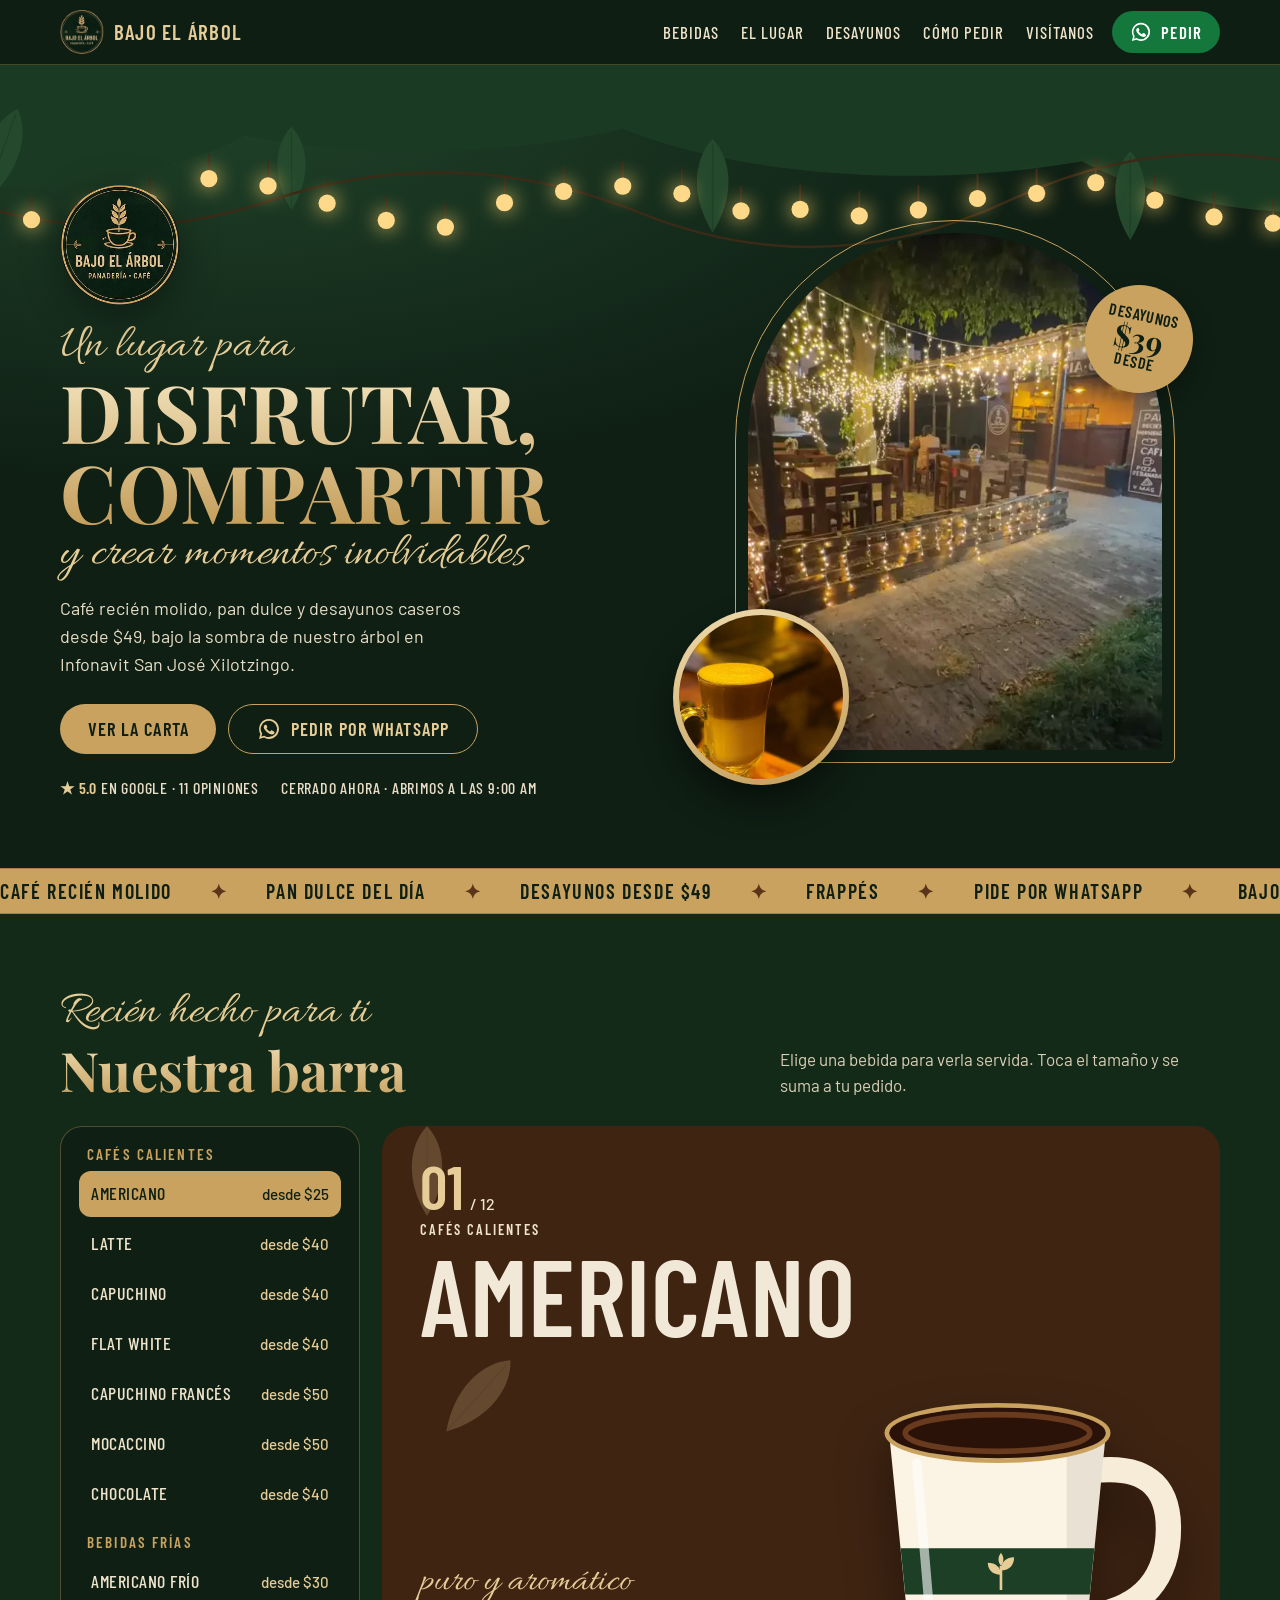
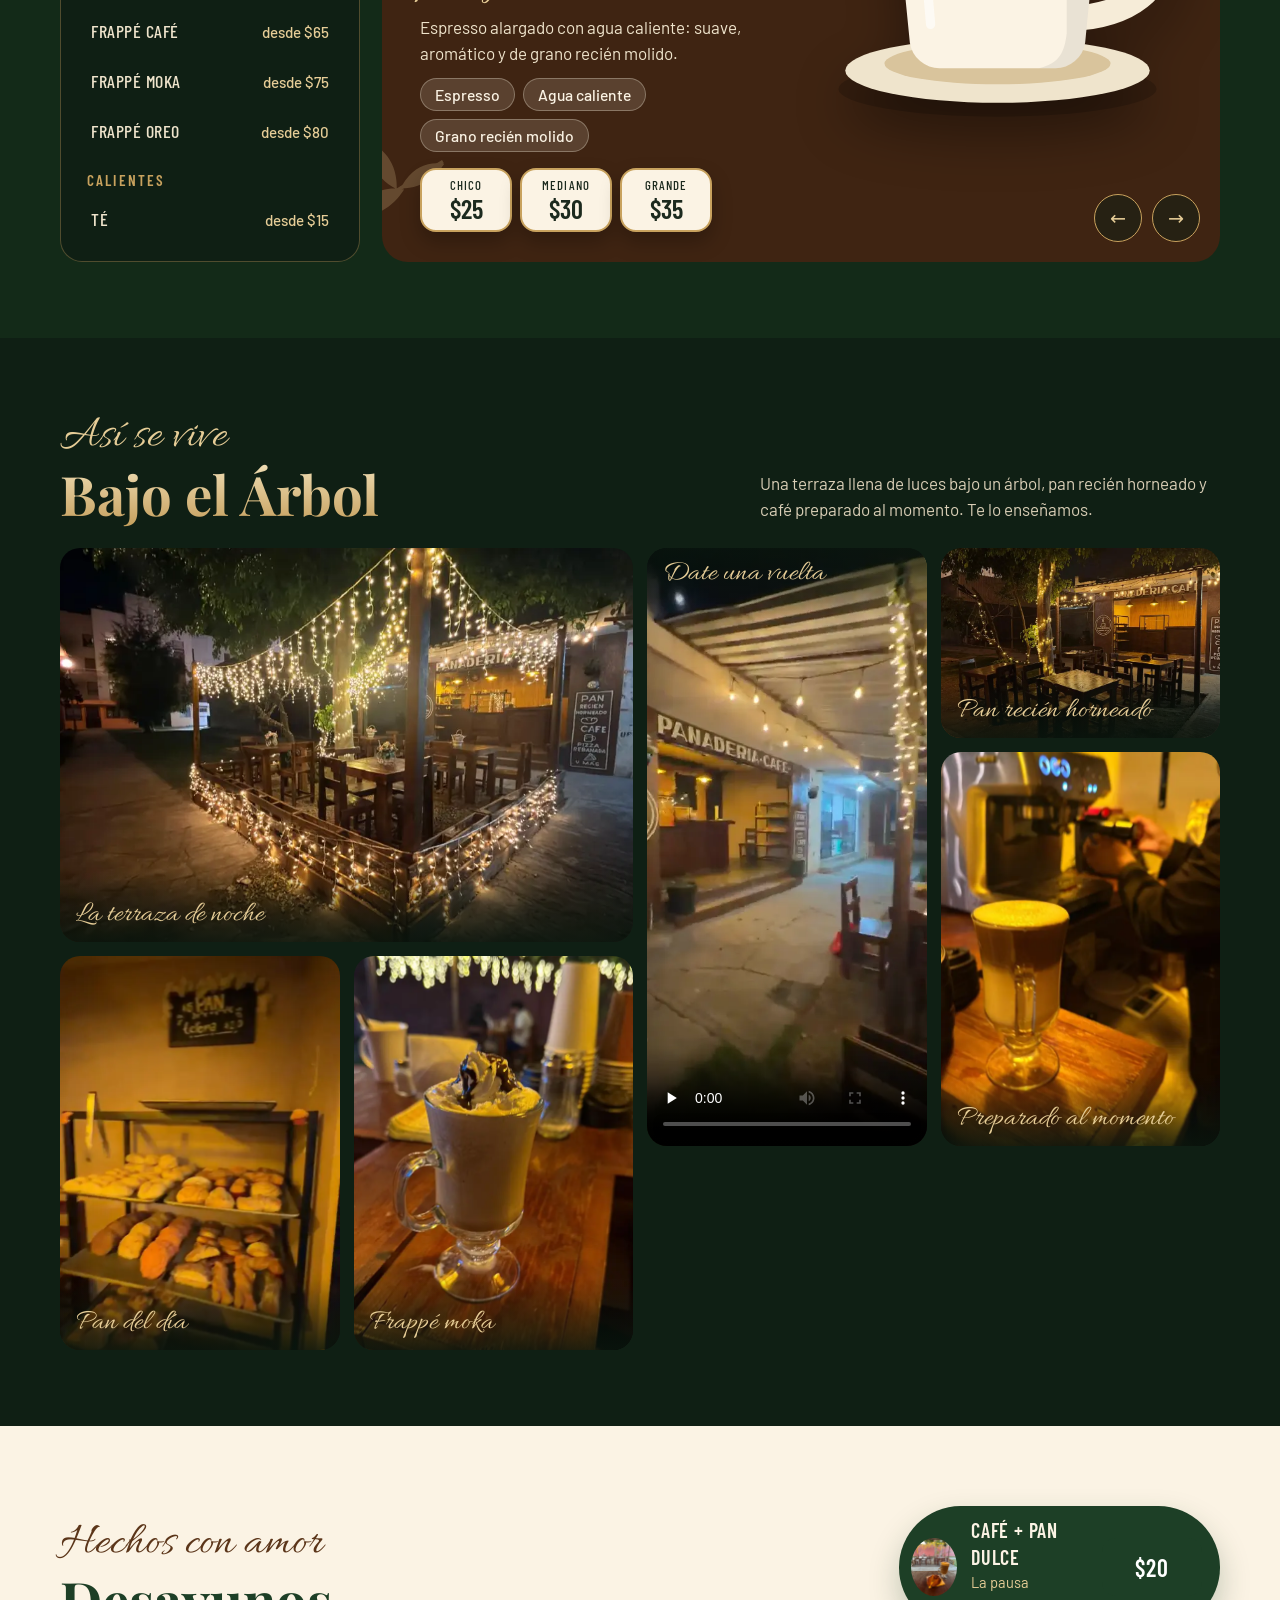
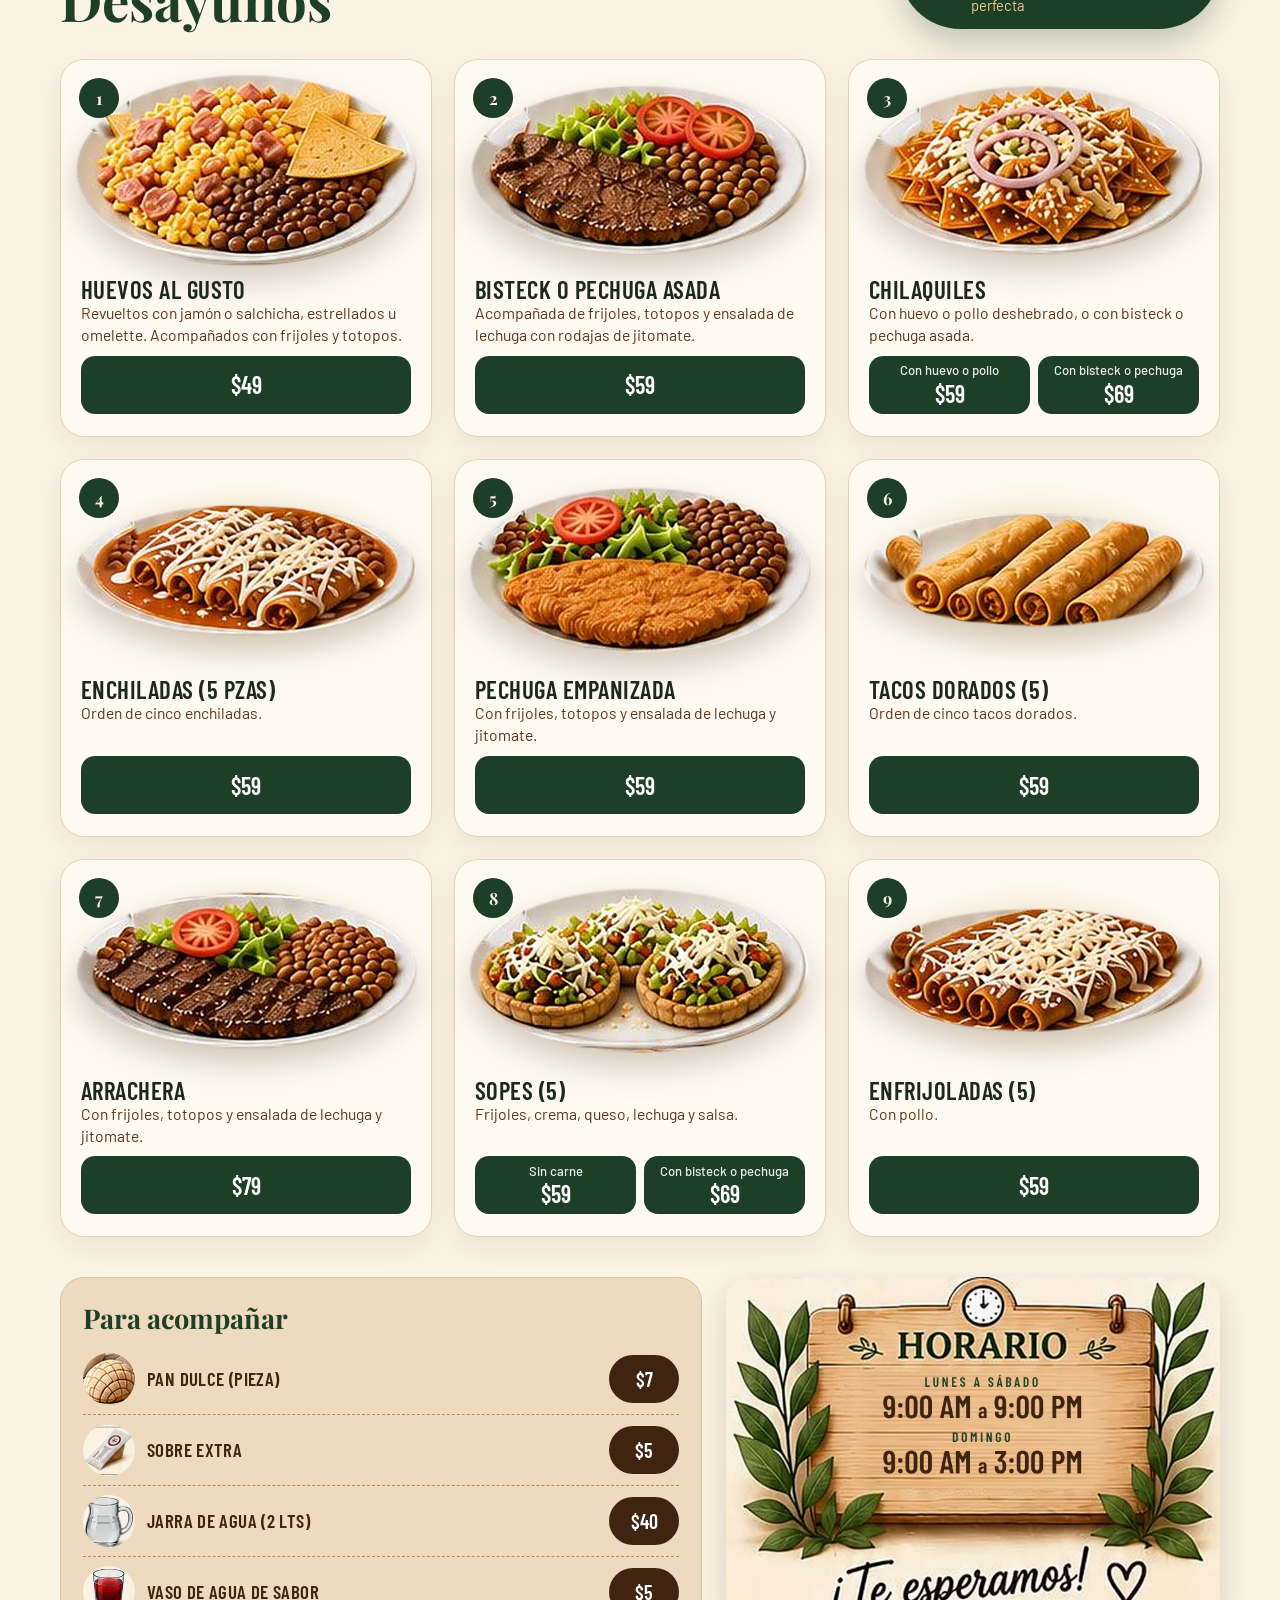
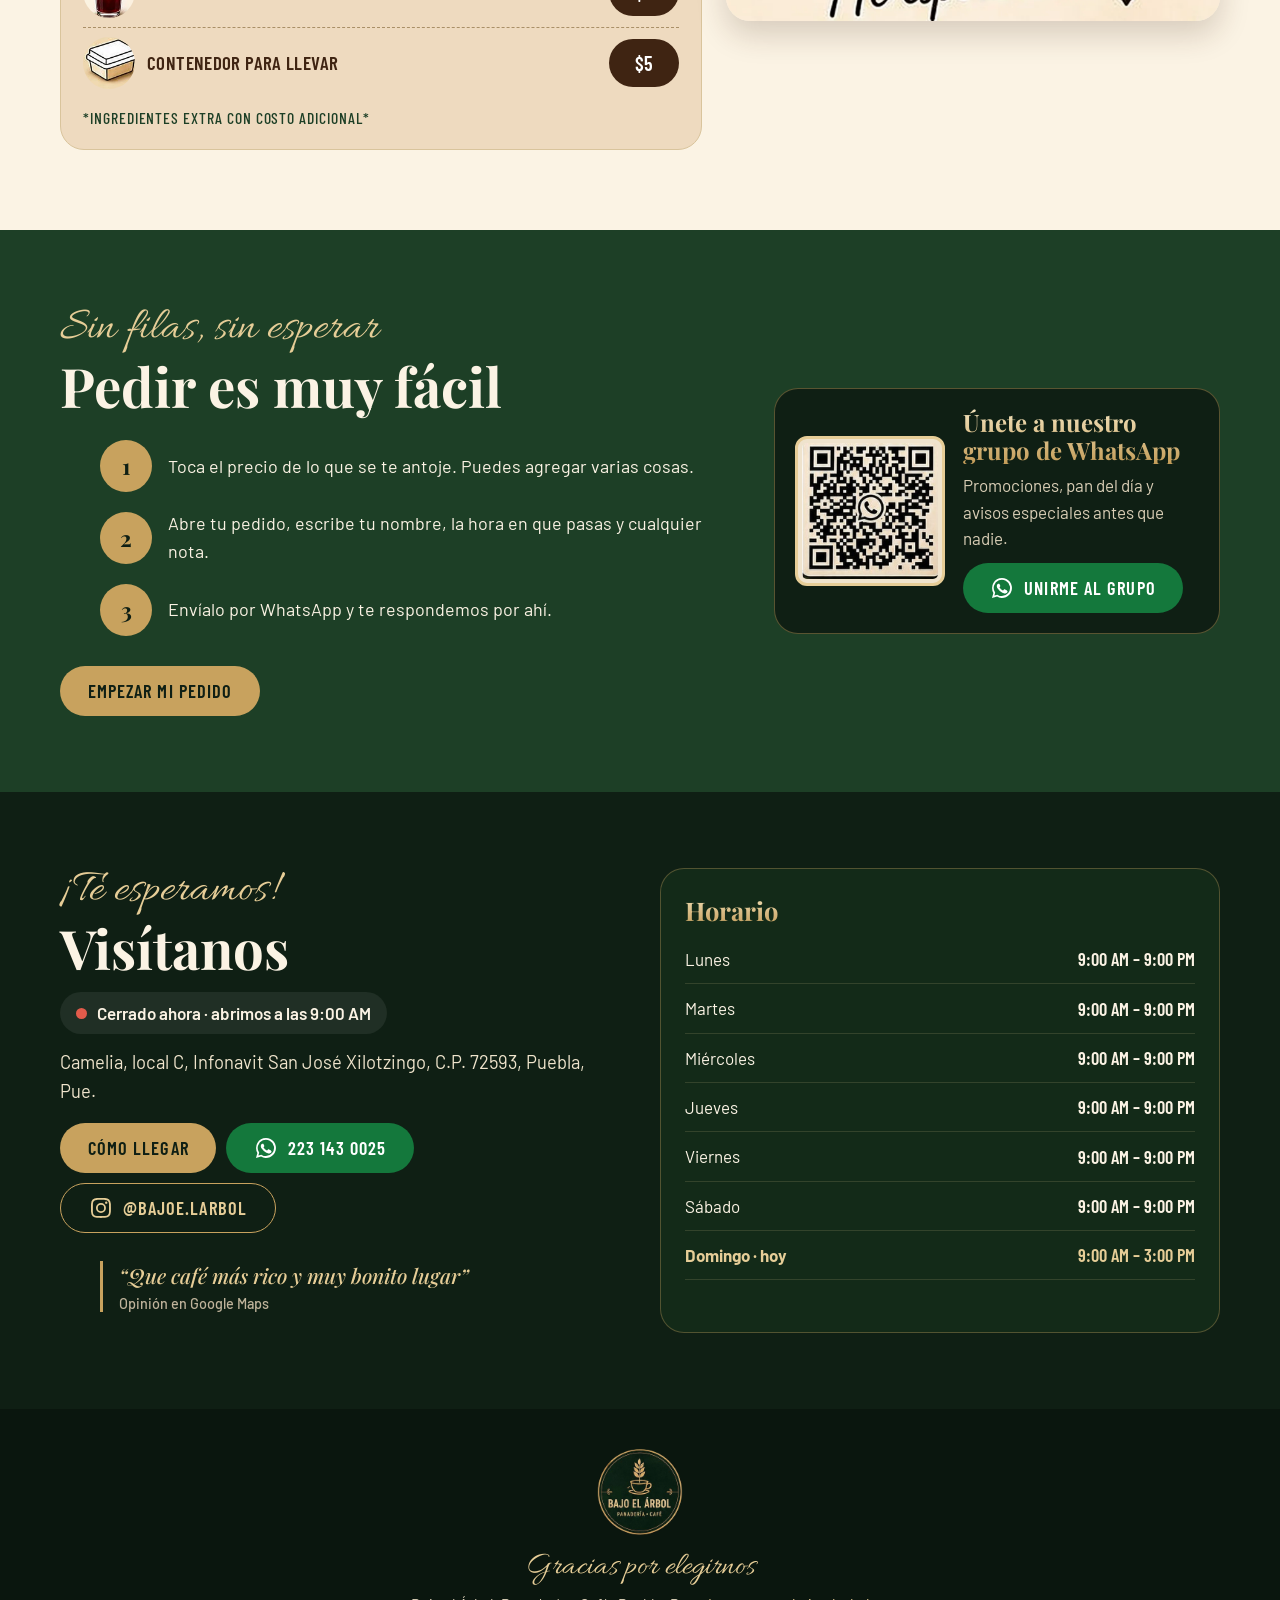
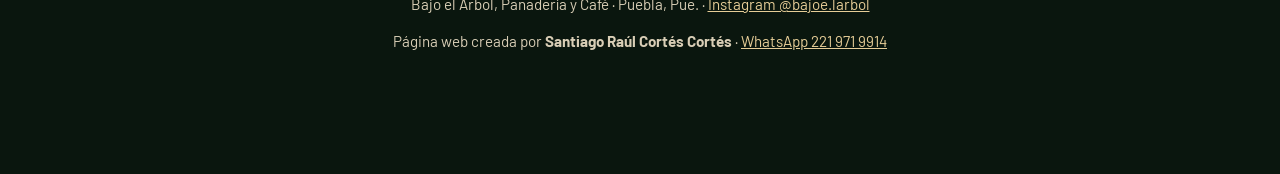
==== commit 146b6823: "Actualizar precios de desayunos (desde $49) Co-Authored-By: Claude Opus 5.5 <noreply@anthropic.com> " ====
--- a/propuesta/index.html
+++ b/propuesta/index.html
@@ -5,7 +5,7 @@
 <meta name="robots" content="noindex">
 <meta name="viewport" content="width=device-width,initial-scale=1">
 <title>Bajo el Árbol | Panadería, café y desayunos en Xilotzingo, Puebla</title>
-<meta name="description" content="Café recién molido, frappés, pan dulce y desayunos desde $39 en INFONAVIT San José Xilotzingo, Puebla. Lunes a sábado de 9:00 a 21:00 y domingo de 9:00 a 15:00. Pide por WhatsApp.">
+<meta name="description" content="Café recién molido, frappés, pan dulce y desayunos desde $49 en INFONAVIT San José Xilotzingo, Puebla. Lunes a sábado de 9:00 a 21:00 y domingo de 9:00 a 15:00. Pide por WhatsApp.">
 <meta name="theme-color" content="#0f1f14">
 <meta property="og:title" content="Bajo el Árbol | Panadería y café">
 <meta property="og:image" content="img/terraza.webp">
@@ -386,7 +386,7 @@
     <div>
       <img class="hero-logo" src="img/logo.webp" alt="Bajo el Árbol, Panadería y Café" width="230" height="230">
       <h1><span class="script">Un lugar para</span><strong class="oro-txt">disfrutar, compartir</strong><span class="script">y crear momentos inolvidables</span></h1>
-      <p class="lead">Café recién molido, pan dulce y desayunos caseros desde $39, bajo la sombra de nuestro árbol en Infonavit San José Xilotzingo.</p>
+      <p class="lead">Café recién molido, pan dulce y desayunos caseros desde $49, bajo la sombra de nuestro árbol en Infonavit San José Xilotzingo.</p>
       <div class="hero-cta"><a class="btn btn-oro" href="#carta">Ver la carta</a><a class="btn btn-linea" href="#" data-wa="Hola, Bajo el Árbol. Quisiera hacer un pedido." target="_blank" rel="noopener"><svg class="ico"><use href="#wa"/></svg>Pedir por WhatsApp</a></div>
       <div class="datos"><span><b>★ 5.0</b> en Google · 11 opiniones</span><span id="estadoHero">Horario</span></div>
     </div>
@@ -571,15 +571,15 @@
  {n:'Té',cat:'Calientes',c:'#2f5a37',art:te,lema:'una pausa tranquila',d:'Infusión caliente para una tarde tranquila bajo el árbol.',ing:['Infusión','Agua caliente'],s:[['Chico',15],['Grande',30]]},
 ];
 const FOODS=[
- {n:'Huevos al gusto',il:'huevos',d:'Revueltos con jamón o salchicha, estrellados u omelette. Acompañados con frijoles y totopos.',s:[['',39]]},
- {n:'Bisteck o pechuga asada',il:'bisteck',d:'Acompañada de frijoles, totopos y ensalada de lechuga con rodajas de jitomate.',s:[['',49]]},
- {n:'Chilaquiles',il:'chilaquiles',d:'Con huevo o pollo deshebrado, o con bisteck o pechuga asada.',s:[['Con huevo o pollo',49],['Con bisteck o pechuga',59]]},
- {n:'Enchiladas (5 pzas)',il:'enchiladas',d:'Orden de cinco enchiladas.',s:[['',49]]},
- {n:'Pechuga empanizada',il:'pechuga',d:'Con frijoles, totopos y ensalada de lechuga y jitomate.',s:[['',49]]},
- {n:'Tacos dorados (5)',il:'tacos',d:'Orden de cinco tacos dorados.',s:[['',49]]},
- {n:'Arrachera',il:'arrachera',d:'Con frijoles, totopos y ensalada de lechuga y jitomate.',s:[['',69]]},
- {n:'Sopes (5)',il:'sopes',d:'Frijoles, crema, queso, lechuga y salsa.',s:[['Sin carne',49],['Con bisteck o pechuga',69]]},
- {n:'Enfrijoladas (5)',il:'enfrijoladas',d:'Con pollo.',s:[['',49]]},
+ {n:'Huevos al gusto',il:'huevos',d:'Revueltos con jamón o salchicha, estrellados u omelette. Acompañados con frijoles y totopos.',s:[['',49]]},
+ {n:'Bisteck o pechuga asada',il:'bisteck',d:'Acompañada de frijoles, totopos y ensalada de lechuga con rodajas de jitomate.',s:[['',59]]},
+ {n:'Chilaquiles',il:'chilaquiles',d:'Con huevo o pollo deshebrado, o con bisteck o pechuga asada.',s:[['Con huevo o pollo',59],['Con bisteck o pechuga',69]]},
+ {n:'Enchiladas (5 pzas)',il:'enchiladas',d:'Orden de cinco enchiladas.',s:[['',59]]},
+ {n:'Pechuga empanizada',il:'pechuga',d:'Con frijoles, totopos y ensalada de lechuga y jitomate.',s:[['',59]]},
+ {n:'Tacos dorados (5)',il:'tacos',d:'Orden de cinco tacos dorados.',s:[['',59]]},
+ {n:'Arrachera',il:'arrachera',d:'Con frijoles, totopos y ensalada de lechuga y jitomate.',s:[['',79]]},
+ {n:'Sopes (5)',il:'sopes',d:'Frijoles, crema, queso, lechuga y salsa.',s:[['Sin carne',59],['Con bisteck o pechuga',69]]},
+ {n:'Enfrijoladas (5)',il:'enfrijoladas',d:'Con pollo.',s:[['',59]]},
 ];
 const EXTRAS=[['Pan dulce (pieza)',7,1],['Sobre extra',5,2],['Jarra de agua (2 lts)',40,3],['Vaso de agua de sabor',5,4],['Contenedor para llevar',5,5]];
 const XIMG=['img/x-cafe-pan.webp','img/x-pan.webp','img/x-sobre.webp','img/x-jarra.webp','img/x-agua.webp','img/x-contenedor.webp'];
@@ -662,7 +662,7 @@
 /* ---------- Portada: focos y franja ---------- */
 const focos=[];for(let k=0;k<26;k++){const x=k*48+10,y=100+Math.sin(k*.9)*14+((k%5)*3);focos.push(`<line x1="${x}" y1="${y-14}" x2="${x}" y2="${y}" stroke="#3a2a17" stroke-width="1.5"/><circle class="foco" cx="${x}" cy="${y+6}" r="7" fill="#ffd98a" style="animation-delay:${-(k%7)*.4}s;filter:drop-shadow(0 0 8px #ffcf6a)"/>`)}
 $('#focos').innerHTML=focos.join('');
-const fr=['Café recién molido','Pan dulce del día','Desayunos desde $39','Frappés','Pide por WhatsApp','Bajo la sombra del árbol'];
+const fr=['Café recién molido','Pan dulce del día','Desayunos desde $49','Frappés','Pide por WhatsApp','Bajo la sombra del árbol'];
 $('#franja').innerHTML=[...fr,...fr,...fr,...fr].map(t=>`<span>${t}</span>`).join('');
 
 /* ---------- Horario ---------- */
